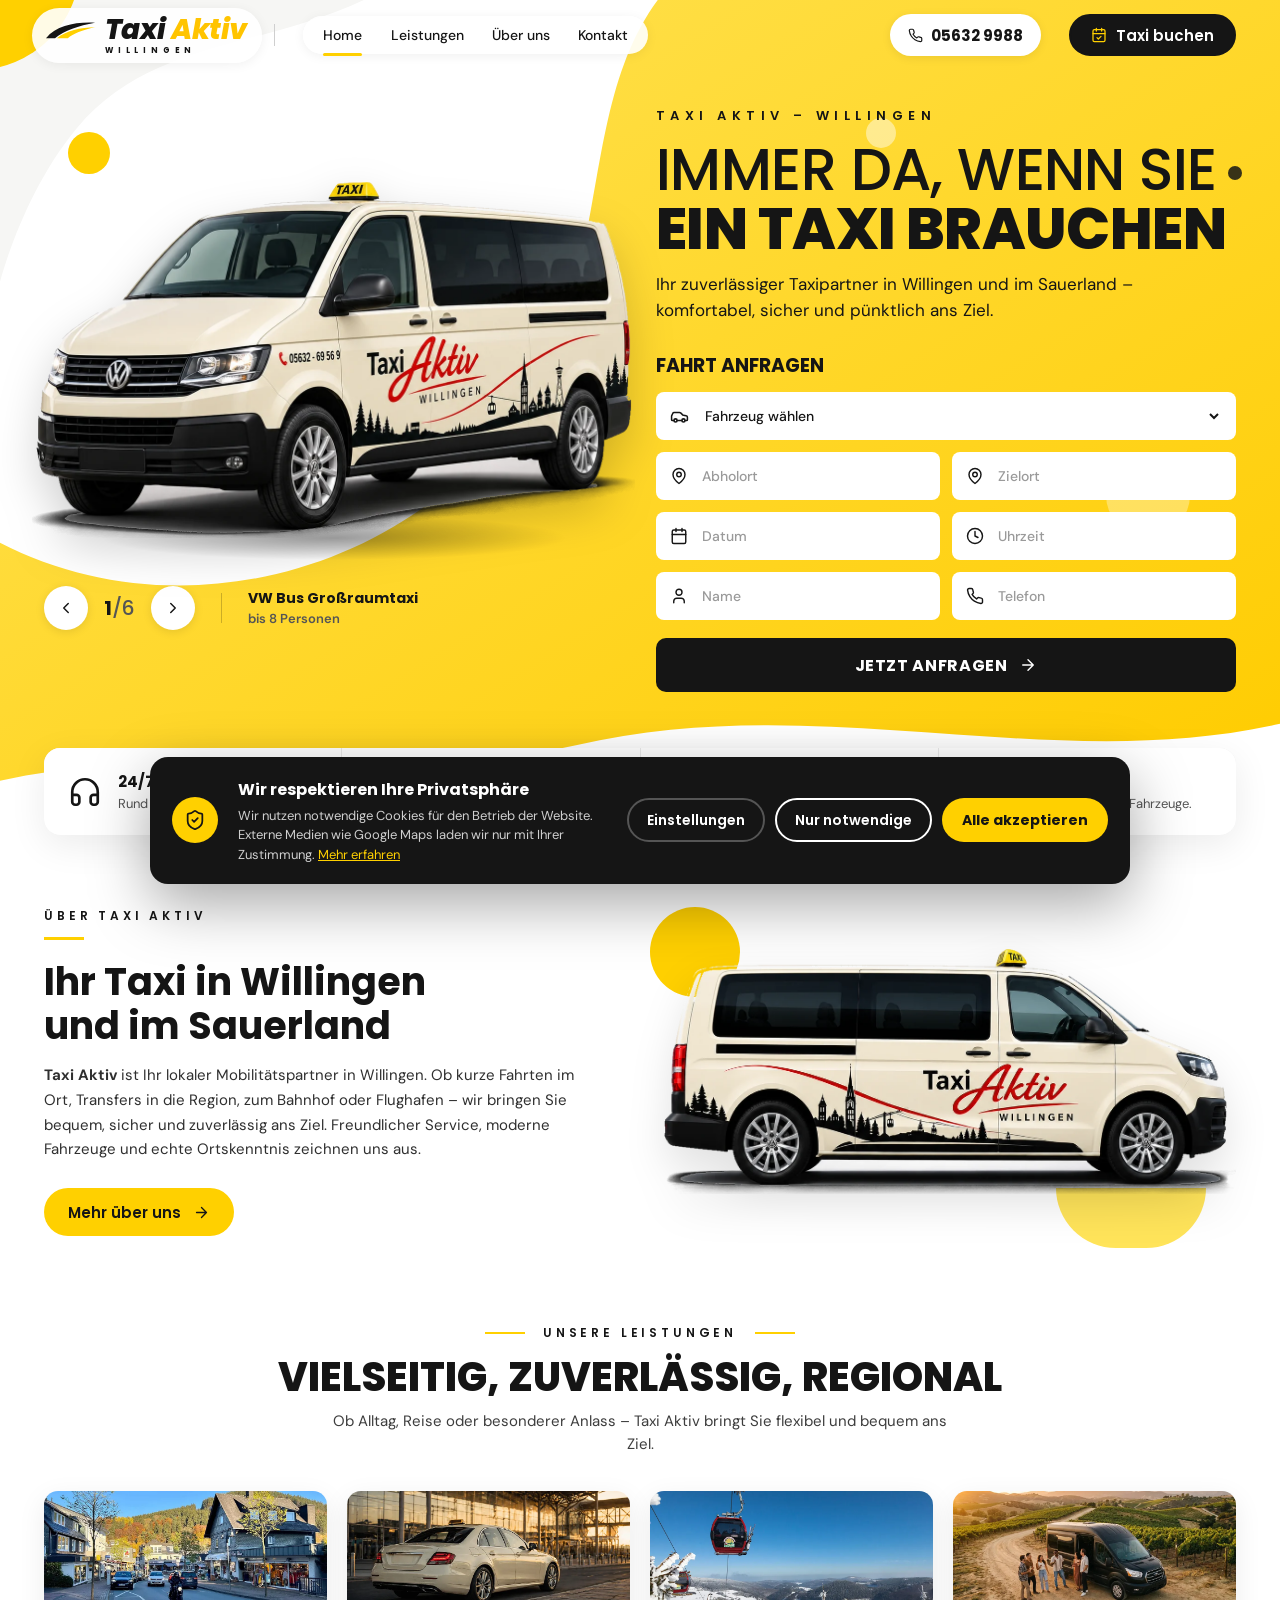
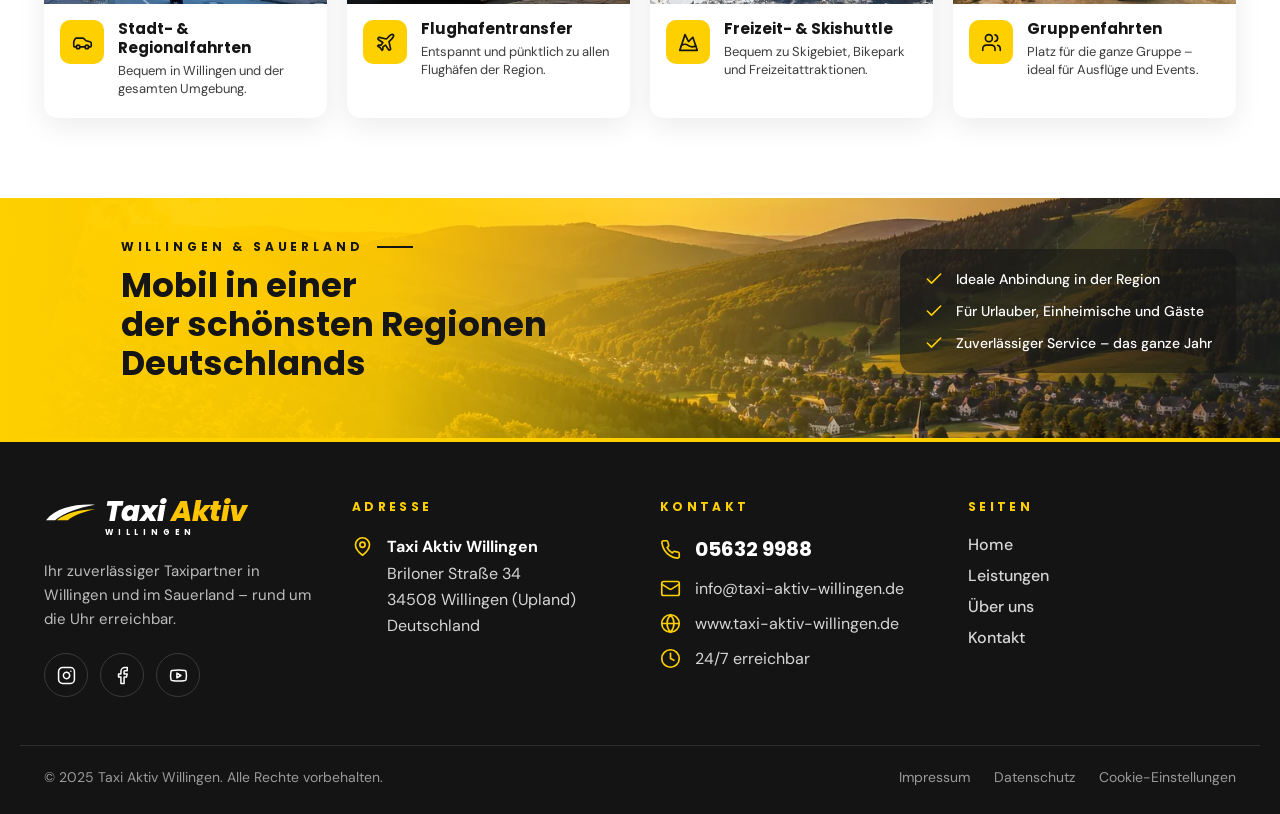
==== docs/index.html @ 7b76dba6 "Taxi Aktiv Willingen: Website 1:1 nach Claude-Design - Startseite, Leistungen, Über uns, Kontakt, Im" ====
<!DOCTYPE html>
<html lang="de">
<head>
<meta charset="utf-8">
<meta name="viewport" content="width=device-width, initial-scale=1">
<meta http-equiv="Content-Security-Policy" content="default-src 'self'; script-src 'self'; style-src 'self' 'unsafe-inline'; img-src 'self' data:; font-src 'self'; connect-src 'self'; frame-src https://www.google.com https://maps.google.com; form-action 'self'; base-uri 'self'; object-src 'none'">
<meta name="referrer" content="strict-origin-when-cross-origin">
<title>Taxi Aktiv Willingen – Ihr Taxi in Willingen und im Sauerland</title>
<meta name="description" content="Taxi Aktiv Willingen: Ihr zuverlässiger Taxipartner in Willingen und im Sauerland – Flughafentransfer, Krankenfahrten, Gruppenfahrten und Skishuttle. 24/7 erreichbar: 05632 9988.">
<meta name="robots" content="noindex, nofollow">
<meta name="theme-color" content="#FFD000">
<meta property="og:type" content="website">
<meta property="og:locale" content="de_DE">
<meta property="og:site_name" content="Taxi Aktiv Willingen">
<meta property="og:title" content="Taxi Aktiv Willingen – Ihr Taxi in Willingen und im Sauerland">
<meta property="og:description" content="Taxi Aktiv Willingen: Ihr zuverlässiger Taxipartner in Willingen und im Sauerland – Flughafentransfer, Krankenfahrten, Gruppenfahrten und Skishuttle. 24/7 erreichbar: 05632 9988.">
<link rel="icon" href="assets/favicon.svg" type="image/svg+xml">
<link rel="preload" href="assets/fonts/poppins-800.woff2" as="font" type="font/woff2" crossorigin>
<link rel="preload" href="assets/fonts/dmsans-var.woff2" as="font" type="font/woff2" crossorigin>
<link rel="preload" href="assets/img/car-vwbus.webp" as="image" fetchpriority="high">
<link rel="stylesheet" href="assets/site.css?v=70ecba0782">
<script src="assets/site.js?v=4f6f7065a1" defer></script>
<script type="application/ld+json">{"@context":"https://schema.org","@type":"TaxiService","name":"Taxi Aktiv Willingen","telephone":"+49 5632 9988","email":"info@taxi-aktiv-willingen.de","address":{"@type":"PostalAddress","streetAddress":"Briloner Straße 34","postalCode":"34508","addressLocality":"Willingen (Upland)","addressRegion":"Hessen","addressCountry":"DE"},"areaServed":["Willingen (Upland)","Sauerland"],"openingHoursSpecification":{"@type":"OpeningHoursSpecification","dayOfWeek":["Monday","Tuesday","Wednesday","Thursday","Friday","Saturday","Sunday"],"opens":"00:00","closes":"23:59"}}</script>
</head>
<body data-page="home">
<a class="ta-skip" href="#inhalt">Zum Inhalt springen</a>
<div class="ta-root" data-motion="on" style="background:#fff;overflow-x:clip;position:relative;min-height:100vh">

<!-- HEADER (mobil) -->
<div class="only-m" style="position:sticky;top:0;z-index:30;background:#fff;box-shadow:0 1px 0 #eee">
<div style="display:flex;align-items:center;justify-content:space-between;padding:12px 18px;gap:12px">
<a href="index.html" aria-label="Taxi Aktiv Willingen – Startseite" style="cursor:pointer;display:flex;flex-direction:column;gap:3px;flex:none;color:inherit;text-decoration:none"><div style="display:flex;align-items:center;gap:6px"><svg width="42" height="16" viewBox="0 0 58 22" aria-hidden="true"><path d="M2 20C14 6 34 2 56 3 38 6 22 12 12 20Z" fill="#151515"></path><path d="M14 20C24 12 40 8 56 8 42 11 32 15 26 20Z" fill="#FFD000"></path></svg><span style="font:italic 800 22px/1 Poppins,sans-serif;letter-spacing:-.02em;white-space:nowrap;color:#151515">Taxi <span style="color:#FFC400">Aktiv</span></span></div><div style="font:700 8px/1 Poppins,sans-serif;letter-spacing:.6em;padding-left:48px;color:#151515">WILLINGEN</div></a>
<div style="display:flex;gap:8px">
<a href="tel:+4956329988" aria-label="Anrufen: 05632 9988" style="width:44px;height:44px;border-radius:50%;background:#FFD000;color:#151515;display:grid;place-items:center;font-size:19px;animation:taPulse 2.2s infinite"><svg width="1em" height="1em" viewBox="0 0 24 24" fill="none" stroke="currentColor" stroke-width="1.9" stroke-linecap="round" stroke-linejoin="round" style="display:block" aria-hidden="true" focusable="false"><path d="M22 16.92v3a2 2 0 0 1-2.18 2 19.79 19.79 0 0 1-8.63-3.07 19.5 19.5 0 0 1-6-6 19.79 19.79 0 0 1-3.07-8.67A2 2 0 0 1 4.11 2h3a2 2 0 0 1 2 1.72c.13.96.36 1.9.7 2.81a2 2 0 0 1-.45 2.11L8.09 9.91a16 16 0 0 0 6 6l1.27-1.27a2 2 0 0 1 2.11-.45c.91.34 1.85.57 2.81.7A2 2 0 0 1 22 16.92z"></path></svg></a>
<button type="button" data-menu-toggle aria-expanded="false" aria-controls="ta-mmenu" aria-label="Menü öffnen" style="width:44px;height:44px;border-radius:50%;border:2px solid #151515;background:#fff;display:grid;place-items:center;font-size:20px;cursor:pointer;color:#151515"><span data-icon-menu><svg width="1em" height="1em" viewBox="0 0 24 24" fill="none" stroke="currentColor" stroke-width="1.9" stroke-linecap="round" stroke-linejoin="round" style="display:block" aria-hidden="true" focusable="false"><path d="M4 6h16M4 12h16M4 18h16"></path></svg></span><span data-icon-close hidden><svg width="1em" height="1em" viewBox="0 0 24 24" fill="none" stroke="currentColor" stroke-width="1.9" stroke-linecap="round" stroke-linejoin="round" style="display:block" aria-hidden="true" focusable="false"><path d="M18 6 6 18M6 6l12 12"></path></svg></span></button>
</div>
</div>
<nav id="ta-mmenu" aria-label="Hauptnavigation (mobil)" hidden style="display:flex;flex-direction:column;gap:4px;padding:8px 18px 20px;border-top:1px solid #eee">
<a href="index.html" aria-current="page" style="display:flex;justify-content:space-between;align-items:center;padding:14px 4px;border-bottom:1px solid #f0f0f0;font:600 17px Poppins,sans-serif;cursor:pointer;color:inherit;text-decoration:none">Home<span style="width:10px;height:10px;border-radius:50%;background:#FFD000"></span></a>
<a href="leistungen.html" style="display:flex;justify-content:space-between;align-items:center;padding:14px 4px;border-bottom:1px solid #f0f0f0;font:600 17px Poppins,sans-serif;cursor:pointer;color:inherit;text-decoration:none">Leistungen</a>
<a href="ueber-uns.html" style="display:flex;justify-content:space-between;align-items:center;padding:14px 4px;border-bottom:1px solid #f0f0f0;font:600 17px Poppins,sans-serif;cursor:pointer;color:inherit;text-decoration:none">Über uns</a>
<a href="kontakt.html" style="display:flex;justify-content:space-between;align-items:center;padding:14px 4px;border-bottom:1px solid #f0f0f0;font:600 17px Poppins,sans-serif;cursor:pointer;color:inherit;text-decoration:none">Kontakt</a>
<a href="kontakt.html" style="margin-top:12px;display:flex;align-items:center;justify-content:center;gap:10px;height:52px;border:0;border-radius:999px;background:#151515;color:#fff;font:600 16px Poppins,sans-serif;cursor:pointer;text-decoration:none"><span style="font-size:18px"><svg width="1em" height="1em" viewBox="0 0 24 24" fill="none" stroke="currentColor" stroke-width="1.9" stroke-linecap="round" stroke-linejoin="round" style="display:block" aria-hidden="true" focusable="false"><rect x="3" y="4" width="18" height="18" rx="2"></rect><path d="M16 2v4M8 2v4M3 10h18M9 16l2 2 4-4"></path></svg></span>Taxi buchen</a>
</nav>
</div>

<!-- HEADER (Desktop) -->
<div class="ta-bar only-d" data-bar>
<header style="max-width:1240px;margin:0 auto;padding:14px 24px;display:flex;align-items:center;gap:clamp(14px,2.2cqw,28px)">
<div class="ta-pill"><a href="index.html" aria-label="Taxi Aktiv Willingen – Startseite" style="cursor:pointer;display:flex;flex-direction:column;gap:3px;flex:none;color:inherit;text-decoration:none"><div style="display:flex;align-items:center;gap:8px"><svg width="53" height="20" viewBox="0 0 58 22" aria-hidden="true"><path d="M2 20C14 6 34 2 56 3 38 6 22 12 12 20Z" fill="#151515"></path><path d="M14 20C24 12 40 8 56 8 42 11 32 15 26 20Z" fill="#FFD000"></path></svg><span style="font:italic 800 28px/1 Poppins,sans-serif;letter-spacing:-.02em;white-space:nowrap;color:#151515">Taxi <span style="color:#FFC400">Aktiv</span></span></div><div style="font:700 8px/1 Poppins,sans-serif;letter-spacing:.6em;padding-left:61px;color:#151515">WILLINGEN</div></a></div>
<div style="width:1px;height:22px;background:#cfcfcf"></div>
<div style="flex:1;display:flex"><nav class="ta-nav" data-navbar aria-label="Hauptnavigation">
<a class="hv1" href="index.html" aria-current="page" data-nav-item="home" style="position:relative;cursor:pointer;font:500 14px 'DM Sans',sans-serif;padding:6px 0;white-space:nowrap;color:inherit;text-decoration:none">Home</a>
<a class="hv1" href="leistungen.html" data-nav-item="leistungen" style="position:relative;cursor:pointer;font:500 14px 'DM Sans',sans-serif;padding:6px 0;white-space:nowrap;color:inherit;text-decoration:none">Leistungen</a>
<a class="hv1" href="ueber-uns.html" data-nav-item="ueber" style="position:relative;cursor:pointer;font:500 14px 'DM Sans',sans-serif;padding:6px 0;white-space:nowrap;color:inherit;text-decoration:none">Über uns</a>
<a class="hv1" href="kontakt.html" data-nav-item="kontakt" style="position:relative;cursor:pointer;font:500 14px 'DM Sans',sans-serif;padding:6px 0;white-space:nowrap;color:inherit;text-decoration:none">Kontakt</a>
<span class="ta-nav-ind" data-nav-ind></span>
</nav></div>
<a class="only-wide" href="tel:+4956329988" style="display:flex;align-items:center;gap:8px;height:42px;padding:0 18px;border-radius:999px;background:#fff;color:#151515;text-decoration:none;font:700 15px Poppins,sans-serif;box-shadow:0 2px 10px rgba(0,0,0,.08);white-space:nowrap;flex:none"><span style="font-size:15px"><svg width="1em" height="1em" viewBox="0 0 24 24" fill="none" stroke="currentColor" stroke-width="1.9" stroke-linecap="round" stroke-linejoin="round" style="display:block" aria-hidden="true" focusable="false"><path d="M22 16.92v3a2 2 0 0 1-2.18 2 19.79 19.79 0 0 1-8.63-3.07 19.5 19.5 0 0 1-6-6 19.79 19.79 0 0 1-3.07-8.67A2 2 0 0 1 4.11 2h3a2 2 0 0 1 2 1.72c.13.96.36 1.9.7 2.81a2 2 0 0 1-.45 2.11L8.09 9.91a16 16 0 0 0 6 6l1.27-1.27a2 2 0 0 1 2.11-.45c.91.34 1.85.57 2.81.7A2 2 0 0 1 22 16.92z"></path></svg></span>05632 9988</a>
<a class="hv2" href="kontakt.html" style="display:flex;align-items:center;gap:9px;height:42px;padding:0 20px;border:2px solid #151515;border-radius:999px;background:#151515;color:#fff;font:600 15px Poppins,sans-serif;cursor:pointer;white-space:nowrap;flex:none;animation:taBeat 1.8s ease-in-out infinite, taRing 1.8s ease-out infinite;text-decoration:none"><span style="font-size:16px;color:#FFD000"><svg width="1em" height="1em" viewBox="0 0 24 24" fill="none" stroke="currentColor" stroke-width="1.9" stroke-linecap="round" stroke-linejoin="round" style="display:block" aria-hidden="true" focusable="false"><rect x="3" y="4" width="18" height="18" rx="2"></rect><path d="M16 2v4M8 2v4M3 10h18M9 16l2 2 4-4"></path></svg></span>Taxi buchen</a>
</header>
</div>

<main id="inhalt">
<!-- HERO -->
<section class="ta-hero" style="position:relative;margin-top:-80px;padding-top:80px">

<div class="only-d" aria-hidden="true" style="position:absolute;inset:0">
<svg viewBox="0 0 1000 520" preserveAspectRatio="none" style="position:absolute;inset:0;width:100%;height:100%;display:block"><defs><linearGradient id="hg" x1="0" y1="0" x2="1" y2="1"><stop offset="0" stop-color="#FFE45A"></stop><stop offset="1" stop-color="#FFCC00"></stop></linearGradient></defs><path d="M520 0H1000V478C820 512 640 455 450 492 300 520 150 488 0 515V360C140 420 320 380 410 270 480 180 450 70 520 0Z" fill="url(#hg)"></path><path d="M0 0H300C210 40 120 30 60 90 30 120 10 160 0 190Z" fill="#f6f6f4"></path></svg>
<div style="position:absolute;left:-130px;top:-130px;width:210px;height:210px;border-radius:50%;background:#FFD000;animation:taFloatS 9s ease-in-out infinite"></div>
<div style="position:absolute;left:68px;top:142px;width:42px;height:42px;border-radius:50%;background:#FFD000;animation:taFloatB 7s ease-in-out infinite"></div>
<div style="position:absolute;left:44%;top:56%;width:22px;height:22px;border-radius:50%;background:#FFD000;animation:taFloatC 5s ease-in-out infinite"></div>
<div style="position:absolute;right:7%;top:58%;width:84px;height:84px;border-radius:50%;background:rgba(255,255,255,.32);animation:taFloatA 9s ease-in-out -3s infinite"></div>
<div style="position:absolute;right:30%;top:16%;width:30px;height:30px;border-radius:50%;background:rgba(255,255,255,.45);animation:taFloatB 8s ease-in-out -2s infinite"></div>
<div style="position:absolute;right:3%;top:22%;width:14px;height:14px;border-radius:50%;background:#151515;opacity:.85;animation:taFloatC 6s ease-in-out -1s infinite"></div>
</div>
<div class="only-m" aria-hidden="true" style="position:absolute;inset:0;background:linear-gradient(160deg,#FFE45A,#FFCC00);border-radius:0 0 40px 40px;overflow:hidden"><div style="position:absolute;right:-40px;top:-40px;width:150px;height:150px;border-radius:50%;background:rgba(255,255,255,.3);animation:taFloatA 10s ease-in-out infinite"></div><div style="position:absolute;left:8%;top:48%;width:28px;height:28px;border-radius:50%;background:rgba(255,255,255,.5);animation:taFloatB 7s ease-in-out infinite"></div><div style="position:absolute;right:12%;bottom:14%;width:16px;height:16px;border-radius:50%;background:#151515;animation:taFloatC 5s ease-in-out infinite"></div></div>

<div style="position:relative;z-index:2;max-width:1240px;margin:0 auto;padding:36px 24px 96px;display:grid;grid-template-columns:repeat(auto-fit,minmax(min(100%,440px),1fr));gap:32px;align-items:center">
<div style="display:flex;flex-direction:column;gap:18px">
<div data-car-stage data-fleet="[{&quot;src&quot;:&quot;assets/img/car-vwbus.webp&quot;,&quot;name&quot;:&quot;VW Bus Großraumtaxi&quot;,&quot;seats&quot;:&quot;bis 8 Personen&quot;},{&quot;src&quot;:&quot;assets/img/car-eklasse.webp&quot;,&quot;name&quot;:&quot;Mercedes E-Klasse&quot;,&quot;seats&quot;:&quot;bis 4 Personen&quot;},{&quot;src&quot;:&quot;assets/img/car-vklasse.webp&quot;,&quot;name&quot;:&quot;Mercedes V-Klasse&quot;,&quot;seats&quot;:&quot;bis 7 Personen&quot;},{&quot;src&quot;:&quot;assets/img/car-q5.webp&quot;,&quot;name&quot;:&quot;Audi Q5&quot;,&quot;seats&quot;:&quot;bis 4 Personen&quot;},{&quot;src&quot;:&quot;assets/img/car-passat.webp&quot;,&quot;name&quot;:&quot;VW Passat Variant&quot;,&quot;seats&quot;:&quot;bis 4 Personen&quot;},{&quot;src&quot;:&quot;assets/img/car-sprinter.webp&quot;,&quot;name&quot;:&quot;Mercedes Sprinter&quot;,&quot;seats&quot;:&quot;bis 8 Personen&quot;}]" style="position:relative;width:100%;aspect-ratio:16/11"><div style="position:absolute;inset:0"><div style="position:absolute;left:10%;right:10%;bottom:2%;height:11%;border-radius:50%;background:radial-gradient(closest-side,rgba(0,0,0,.32),transparent);animation:taShadowIn 1.5s cubic-bezier(.22,.8,.25,1) both"></div><div style="position:absolute;inset:-4% -2% 0;transform-origin:30% 85%;animation:taArrive 1.5s cubic-bezier(.22,.8,.25,1) both"><div style="width:100%;height:100%;animation:taRumble .12s linear 0s 9"><img src="assets/img/car-vwbus.webp" alt="VW Bus Großraumtaxi" fetchpriority="high" style="width:100%;height:100%;object-fit:contain;display:block;filter:drop-shadow(0 18px 22px rgba(0,0,0,.18))"></div></div><div aria-hidden="true" style="position:absolute;right:-6%;top:30%;width:32%;display:flex;flex-direction:column;gap:14px;pointer-events:none"><span style="display:block;height:4px;width:70%;border-radius:4px;background:#151515;transform-origin:left;animation:taSpeedR .9s .15s ease-out both"></span><span style="display:block;height:4px;width:100%;border-radius:4px;background:#FFD000;transform-origin:left;animation:taSpeedR .9s .25s ease-out both"></span><span style="display:block;height:4px;width:55%;border-radius:4px;background:#151515;transform-origin:left;animation:taSpeedR .9s .35s ease-out both"></span></div></div></div>
<div style="display:flex;align-items:center;gap:16px;flex-wrap:wrap">
<button type="button" data-slide="-1" aria-label="Vorheriges Fahrzeug" style="width:44px;height:44px;border-radius:50%;border:0;background:#fff;box-shadow:0 2px 10px rgba(0,0,0,.1);display:grid;place-items:center;font-size:18px;cursor:pointer;color:#151515"><svg width="1em" height="1em" viewBox="0 0 24 24" fill="none" stroke="currentColor" stroke-width="1.9" stroke-linecap="round" stroke-linejoin="round" style="display:block" aria-hidden="true" focusable="false"><path d="m15 18-6-6 6-6"></path></svg></button>
<div style="font:700 20px Poppins,sans-serif" aria-live="polite"><span data-slide-num>1</span><span style="font-weight:500;color:#555">/6</span></div>
<button type="button" data-slide="1" aria-label="Nächstes Fahrzeug" style="width:44px;height:44px;border-radius:50%;border:0;background:#fff;box-shadow:0 2px 10px rgba(0,0,0,.1);display:grid;place-items:center;font-size:18px;cursor:pointer;color:#151515"><svg width="1em" height="1em" viewBox="0 0 24 24" fill="none" stroke="currentColor" stroke-width="1.9" stroke-linecap="round" stroke-linejoin="round" style="display:block" aria-hidden="true" focusable="false"><path d="m9 18 6-6-6-6"></path></svg></button>
<div style="width:1px;height:30px;background:rgba(0,0,0,.2);margin:0 10px"></div>
<div style="display:flex;flex-direction:column;gap:2px;font:600 13px/1.25 'DM Sans',sans-serif"><span data-car-name style="font:700 14px Poppins,sans-serif">VW Bus Großraumtaxi</span><span data-car-seats style="color:#555">bis 8 Personen</span></div>
</div>
</div>
<div style="display:flex;flex-direction:column;gap:14px;animation:taFadeUp .9s .35s both">
<div style="font:600 13px Poppins,sans-serif;letter-spacing:.42em">TAXI AKTIV – WILLINGEN</div>
<h1 style="margin:0;font:800 clamp(34px,4.8cqw,58px)/1.02 Poppins,sans-serif;letter-spacing:-.01em;text-wrap:balance"><span style="font-weight:500">IMMER DA, WENN SIE</span><br>EIN TAXI BRAUCHEN</h1>
<p style="margin:0;font:400 17px/1.5 'DM Sans',sans-serif;max-width:520px;text-wrap:pretty">Ihr zuverlässiger Taxipartner in Willingen und im Sauerland – komfortabel, sicher und pünktlich ans Ziel.</p>
<form data-form="home" method="post" action="#" aria-label="Fahrt anfragen" style="margin-top:14px;display:grid;grid-template-columns:repeat(auto-fit,minmax(min(100%,200px),1fr));gap:12px">
<div style="grid-column:1/-1;font:700 19px Poppins,sans-serif">FAHRT ANFRAGEN</div>
<label class="ta-field" style="grid-column:1/-1;display:flex;align-items:center;gap:12px;height:48px;padding:0 14px;background:#fff;border-radius:8px"><span style="font-size:19px"><svg width="1em" height="1em" viewBox="0 0 24 24" fill="none" stroke="currentColor" stroke-width="1.9" stroke-linecap="round" stroke-linejoin="round" style="display:block" aria-hidden="true" focusable="false"><path d="M19 17h2c.6 0 1-.4 1-1v-3c0-.9-.7-1.7-1.5-1.9C18.7 10.6 16 10 16 10s-1.3-1.4-2.2-2.3c-.5-.4-1.1-.7-1.8-.7H5c-.6 0-1.1.4-1.4.9l-1.4 2.9A3.7 3.7 0 0 0 2 12v4c0 .6.4 1 1 1h2"></path><circle cx="7" cy="17" r="2"></circle><path d="M9 17h6"></path><circle cx="17" cy="17" r="2"></circle></svg></span><select name="fahrzeug" aria-label="Fahrzeug wählen" style="flex:1;border:0;outline:0;background:transparent;font:500 14px 'DM Sans',sans-serif;color:#151515;height:100%;cursor:pointer"><option value="">Fahrzeug wählen</option><option>Taxi – bis 4 Personen</option><option>Großraumtaxi – bis 8 Personen</option><option>Kleinbus – bis 16 Personen</option></select></label>
<label class="ta-field" style="display:flex;align-items:center;gap:12px;height:48px;padding:0 14px;background:#fff;border-radius:8px"><span style="font-size:18px"><svg width="1em" height="1em" viewBox="0 0 24 24" fill="none" stroke="currentColor" stroke-width="1.9" stroke-linecap="round" stroke-linejoin="round" style="display:block" aria-hidden="true" focusable="false"><path d="M20 10c0 6-8 12-8 12s-8-6-8-12a8 8 0 0 1 16 0Z"></path><circle cx="12" cy="10" r="3"></circle></svg></span><input name="abholort" placeholder="Abholort" aria-label="Abholort" required maxlength="160" autocomplete="street-address" style="flex:1;min-width:0;border:0;outline:0;font:500 14px 'DM Sans',sans-serif"></label>
<label class="ta-field" style="display:flex;align-items:center;gap:12px;height:48px;padding:0 14px;background:#fff;border-radius:8px"><span style="font-size:18px"><svg width="1em" height="1em" viewBox="0 0 24 24" fill="none" stroke="currentColor" stroke-width="1.9" stroke-linecap="round" stroke-linejoin="round" style="display:block" aria-hidden="true" focusable="false"><path d="M20 10c0 6-8 12-8 12s-8-6-8-12a8 8 0 0 1 16 0Z"></path><circle cx="12" cy="10" r="3"></circle></svg></span><input name="zielort" placeholder="Zielort" aria-label="Zielort" required maxlength="160" style="flex:1;min-width:0;border:0;outline:0;font:500 14px 'DM Sans',sans-serif"></label>
<label class="ta-field" style="display:flex;align-items:center;gap:12px;height:48px;padding:0 14px;background:#fff;border-radius:8px"><span style="font-size:18px"><svg width="1em" height="1em" viewBox="0 0 24 24" fill="none" stroke="currentColor" stroke-width="1.9" stroke-linecap="round" stroke-linejoin="round" style="display:block" aria-hidden="true" focusable="false"><rect x="3" y="4" width="18" height="18" rx="2"></rect><path d="M16 2v4M8 2v4M3 10h18"></path></svg></span><input name="datum" placeholder="Datum" aria-label="Datum" data-type="date" maxlength="20" style="flex:1;min-width:0;border:0;outline:0;font:500 14px 'DM Sans',sans-serif"></label>
<label class="ta-field" style="display:flex;align-items:center;gap:12px;height:48px;padding:0 14px;background:#fff;border-radius:8px"><span style="font-size:18px"><svg width="1em" height="1em" viewBox="0 0 24 24" fill="none" stroke="currentColor" stroke-width="1.9" stroke-linecap="round" stroke-linejoin="round" style="display:block" aria-hidden="true" focusable="false"><circle cx="12" cy="12" r="10"></circle><path d="M12 6v6l4 2"></path></svg></span><input name="uhrzeit" placeholder="Uhrzeit" aria-label="Uhrzeit" data-type="time" maxlength="10" style="flex:1;min-width:0;border:0;outline:0;font:500 14px 'DM Sans',sans-serif"></label>
<label class="ta-field" style="display:flex;align-items:center;gap:12px;height:48px;padding:0 14px;background:#fff;border-radius:8px"><span style="font-size:18px"><svg width="1em" height="1em" viewBox="0 0 24 24" fill="none" stroke="currentColor" stroke-width="1.9" stroke-linecap="round" stroke-linejoin="round" style="display:block" aria-hidden="true" focusable="false"><path d="M19 21v-2a4 4 0 0 0-4-4H9a4 4 0 0 0-4 4v2"></path><circle cx="12" cy="7" r="4"></circle></svg></span><input name="name" placeholder="Name" aria-label="Name" required maxlength="100" autocomplete="name" style="flex:1;min-width:0;border:0;outline:0;font:500 14px 'DM Sans',sans-serif"></label>
<label class="ta-field" style="display:flex;align-items:center;gap:12px;height:48px;padding:0 14px;background:#fff;border-radius:8px"><span style="font-size:18px"><svg width="1em" height="1em" viewBox="0 0 24 24" fill="none" stroke="currentColor" stroke-width="1.9" stroke-linecap="round" stroke-linejoin="round" style="display:block" aria-hidden="true" focusable="false"><path d="M22 16.92v3a2 2 0 0 1-2.18 2 19.79 19.79 0 0 1-8.63-3.07 19.5 19.5 0 0 1-6-6 19.79 19.79 0 0 1-3.07-8.67A2 2 0 0 1 4.11 2h3a2 2 0 0 1 2 1.72c.13.96.36 1.9.7 2.81a2 2 0 0 1-.45 2.11L8.09 9.91a16 16 0 0 0 6 6l1.27-1.27a2 2 0 0 1 2.11-.45c.91.34 1.85.57 2.81.7A2 2 0 0 1 22 16.92z"></path></svg></span><input name="telefon" type="tel" placeholder="Telefon" aria-label="Telefon" required maxlength="40" autocomplete="tel" style="flex:1;min-width:0;border:0;outline:0;font:500 14px 'DM Sans',sans-serif"></label>
<button class="hv2" type="submit" style="grid-column:1/-1;margin-top:6px;height:54px;border:0;border-radius:10px;background:#151515;color:#fff;font:700 16px Poppins,sans-serif;letter-spacing:.04em;display:flex;align-items:center;justify-content:center;gap:12px;cursor:pointer">JETZT ANFRAGEN <span style="font-size:18px"><svg width="1em" height="1em" viewBox="0 0 24 24" fill="none" stroke="currentColor" stroke-width="1.9" stroke-linecap="round" stroke-linejoin="round" style="display:block" aria-hidden="true" focusable="false"><path d="M5 12h14M12 5l7 7-7 7"></path></svg></span></button>
</form>
<div data-sent="home" hidden role="status" style="margin-top:14px;background:#fff;border-radius:14px;padding:24px;display:flex;gap:16px;align-items:flex-start;box-shadow:0 8px 28px rgba(0,0,0,.08)">
<div style="width:48px;height:48px;flex:none;border-radius:50%;background:#151515;color:#FFD000;display:grid;place-items:center;font-size:22px"><svg width="1em" height="1em" viewBox="0 0 24 24" fill="none" stroke="currentColor" stroke-width="1.9" stroke-linecap="round" stroke-linejoin="round" style="display:block" aria-hidden="true" focusable="false"><path d="M20 6 9 17l-5-5"></path></svg></div>
<div><div style="font:700 19px Poppins,sans-serif">Anfrage gesendet</div><p style="margin:6px 0 12px;font:15px/1.5 'DM Sans',sans-serif;color:#3d3d3d">Vielen Dank! Wir melden uns in wenigen Minuten telefonisch bei Ihnen.</p><button type="button" data-reset="home" style="border:0;background:none;padding:0;font:600 14px 'DM Sans',sans-serif;text-decoration:underline;cursor:pointer;color:#151515">Neue Anfrage</button></div>
</div>
</div>
</div>
</section>

<!-- FEATURE STRIP -->
<div style="position:relative;z-index:3;max-width:1240px;margin:-40px auto 0;padding:0 24px">
<div style="display:grid;grid-template-columns:repeat(auto-fit,minmax(min(100%,230px),1fr));gap:1px;background:#e9e9e9;border-radius:16px;overflow:hidden;box-shadow:0 10px 36px rgba(0,0,0,.08)">
<div style="background:#fff;display:flex;align-items:center;gap:16px;padding:22px 24px"><span style="font-size:34px;flex:none"><svg width="1em" height="1em" viewBox="0 0 24 24" fill="none" stroke="currentColor" stroke-width="1.9" stroke-linecap="round" stroke-linejoin="round" style="display:block" aria-hidden="true" focusable="false"><path d="M3 14h3a2 2 0 0 1 2 2v3a2 2 0 0 1-2 2H5a2 2 0 0 1-2-2v-7a9 9 0 0 1 18 0v7a2 2 0 0 1-2 2h-1a2 2 0 0 1-2-2v-3a2 2 0 0 1 2-2h3"></path></svg></span><div><div style="font:700 15px Poppins,sans-serif">24/7 erreichbar</div><div style="font:13px/1.35 'DM Sans',sans-serif;color:#555;margin-top:2px">Rund um die Uhr für Sie da.</div></div></div>
<div style="background:#fff;display:flex;align-items:center;gap:16px;padding:22px 24px"><span style="font-size:34px;flex:none"><svg width="1em" height="1em" viewBox="0 0 24 24" fill="none" stroke="currentColor" stroke-width="1.9" stroke-linecap="round" stroke-linejoin="round" style="display:block" aria-hidden="true" focusable="false"><rect x="3" y="4" width="18" height="18" rx="2"></rect><path d="M16 2v4M8 2v4M3 10h18M9 16l2 2 4-4"></path></svg></span><div><div style="font:700 15px Poppins,sans-serif">Einfache Buchung</div><div style="font:13px/1.35 'DM Sans',sans-serif;color:#555;margin-top:2px">Schnell und unkompliziert.</div></div></div>
<div style="background:#fff;display:flex;align-items:center;gap:16px;padding:22px 24px"><span style="font-size:34px;flex:none"><svg width="1em" height="1em" viewBox="0 0 24 24" fill="none" stroke="currentColor" stroke-width="1.9" stroke-linecap="round" stroke-linejoin="round" style="display:block" aria-hidden="true" focusable="false"><path d="M10 2h4M12 14l3-3"></path><circle cx="12" cy="14" r="8"></circle></svg></span><div><div style="font:700 15px Poppins,sans-serif">Pünktlich</div><div style="font:13px/1.35 'DM Sans',sans-serif;color:#555;margin-top:2px">Zuverlässig zu Ihrem Termin.</div></div></div>
<div style="background:#fff;display:flex;align-items:center;gap:16px;padding:22px 24px"><span style="font-size:34px;flex:none"><svg width="1em" height="1em" viewBox="0 0 24 24" fill="none" stroke="currentColor" stroke-width="1.9" stroke-linecap="round" stroke-linejoin="round" style="display:block" aria-hidden="true" focusable="false"><path d="M19 17h2c.6 0 1-.4 1-1v-3c0-.9-.7-1.7-1.5-1.9C18.7 10.6 16 10 16 10s-1.3-1.4-2.2-2.3c-.5-.4-1.1-.7-1.8-.7H5c-.6 0-1.1.4-1.4.9l-1.4 2.9A3.7 3.7 0 0 0 2 12v4c0 .6.4 1 1 1h2"></path><circle cx="7" cy="17" r="2"></circle><path d="M9 17h6"></path><circle cx="17" cy="17" r="2"></circle></svg></span><div><div style="font:700 15px Poppins,sans-serif">Komfortabel</div><div style="font:13px/1.35 'DM Sans',sans-serif;color:#555;margin-top:2px">Moderne, gepflegte Fahrzeuge.</div></div></div>
</div>
</div>

<section data-reveal style="max-width:1240px;margin:0 auto;padding:72px 24px 40px;display:grid;grid-template-columns:repeat(auto-fit,minmax(min(100%,420px),1fr));gap:48px;align-items:center">
<div>
<div style="font:600 12px Poppins,sans-serif;letter-spacing:.32em">ÜBER TAXI AKTIV</div>
<div style="width:40px;height:3px;background:#FFD000;margin:12px 0 20px"></div>
<h2 style="margin:0 0 16px;font:700 clamp(28px,3.2cqw,38px)/1.15 Poppins,sans-serif">Ihr Taxi in Willingen<br>und im Sauerland</h2>
<p style="margin:0 0 26px;font:15px/1.65 'DM Sans',sans-serif;color:#2f2f2f;max-width:540px;text-wrap:pretty"><strong>Taxi Aktiv</strong> ist Ihr lokaler Mobilitätspartner in Willingen. Ob kurze Fahrten im Ort, Transfers in die Region, zum Bahnhof oder Flughafen – wir bringen Sie bequem, sicher und zuverlässig ans Ziel. Freundlicher Service, moderne Fahrzeuge und echte Ortskenntnis zeichnen uns aus.</p>
<a class="hv3" href="ueber-uns.html" style="display:inline-flex;align-items:center;gap:12px;height:48px;padding:0 24px;border:0;border-radius:999px;background:#FFD000;color:#151515;font:600 15px Poppins,sans-serif;cursor:pointer;text-decoration:none">Mehr über uns <span style="font-size:17px"><svg width="1em" height="1em" viewBox="0 0 24 24" fill="none" stroke="currentColor" stroke-width="1.9" stroke-linecap="round" stroke-linejoin="round" style="display:block" aria-hidden="true" focusable="false"><path d="M5 12h14M12 5l7 7-7 7"></path></svg></span></a>
</div>
<div style="position:relative">
<div style="position:absolute;left:-14px;top:-14px;width:90px;height:90px;border-radius:50%;background:#FFD000;animation:taFloatB 9s ease-in-out infinite"></div>
<div style="position:absolute;right:30px;bottom:-26px;width:150px;height:60px;border-radius:0 0 90px 90px;background:#FFE45A"></div>
<div style="position:relative;aspect-ratio:2/1.05;display:flex;align-items:center"><img src="assets/img/van-willingen.webp" alt="Taxi Aktiv Großraumtaxi mit Willingen-Beschriftung" loading="lazy" decoding="async" width="1235" height="529" style="position:relative;width:100%;height:auto;display:block;filter:drop-shadow(0 16px 20px rgba(0,0,0,.12))"></div>
</div>
</section>
<section data-reveal style="max-width:1240px;margin:0 auto;padding:48px 24px 80px">
<div style="display:flex;align-items:center;justify-content:center;gap:18px;font:600 12px Poppins,sans-serif;letter-spacing:.32em"><span style="width:40px;height:2px;background:#FFD000"></span>UNSERE LEISTUNGEN<span style="width:40px;height:2px;background:#FFD000"></span></div>
<h2 style="margin:12px 0 10px;text-align:center;font:800 clamp(26px,3.4cqw,40px)/1.15 Poppins,sans-serif;text-wrap:balance">VIELSEITIG, ZUVERLÄSSIG, REGIONAL</h2>
<p style="margin:0 auto 36px;text-align:center;font:15px/1.5 'DM Sans',sans-serif;color:#3d3d3d;max-width:640px">Ob Alltag, Reise oder besonderer Anlass – Taxi Aktiv bringt Sie flexibel und bequem ans Ziel.</p>
<div style="display:grid;grid-template-columns:repeat(auto-fit,minmax(min(100%,250px),1fr));gap:20px">
<a class="hv4" data-reveal href="leistungen.html" style="display:block;background:#fff;border-radius:14px;overflow:hidden;box-shadow:0 8px 28px rgba(0,0,0,.08);cursor:pointer;transition:transform .2s;color:inherit;text-decoration:none">
<div style="position:relative;aspect-ratio:2.5/1"><img src="assets/img/svc-stadt.webp" alt="Stadt- &amp; Regionalfahrten" loading="lazy" decoding="async" style="position:absolute;inset:0;width:100%;height:100%;object-fit:cover;display:block"></div>
<div style="display:flex;gap:14px;padding:16px 16px 20px">
<div style="width:44px;height:44px;flex:none;border-radius:10px;background:#FFD000;display:grid;place-items:center;font-size:21px"><svg width="1em" height="1em" viewBox="0 0 24 24" fill="none" stroke="currentColor" stroke-width="1.9" stroke-linecap="round" stroke-linejoin="round" style="display:block" aria-hidden="true" focusable="false"><path d="M19 17h2c.6 0 1-.4 1-1v-3c0-.9-.7-1.7-1.5-1.9C18.7 10.6 16 10 16 10s-1.3-1.4-2.2-2.3c-.5-.4-1.1-.7-1.8-.7H5c-.6 0-1.1.4-1.4.9l-1.4 2.9A3.7 3.7 0 0 0 2 12v4c0 .6.4 1 1 1h2"></path><circle cx="7" cy="17" r="2"></circle><path d="M9 17h6"></path><circle cx="17" cy="17" r="2"></circle></svg></div>
<div><h3 style="margin:0;font:700 15px/1.25 Poppins,sans-serif">Stadt- &amp; Regionalfahrten</h3><div style="font:13px/1.4 'DM Sans',sans-serif;color:#3d3d3d;margin-top:4px">Bequem in Willingen und der gesamten Umgebung.</div></div>
</div>
</a>
<a class="hv4" data-reveal href="leistungen.html" style="display:block;background:#fff;border-radius:14px;overflow:hidden;box-shadow:0 8px 28px rgba(0,0,0,.08);cursor:pointer;transition:transform .2s;color:inherit;text-decoration:none">
<div style="position:relative;aspect-ratio:2.5/1"><img src="assets/img/svc-flughafen.webp" alt="Flughafentransfer" loading="lazy" decoding="async" style="position:absolute;inset:0;width:100%;height:100%;object-fit:cover;display:block"></div>
<div style="display:flex;gap:14px;padding:16px 16px 20px">
<div style="width:44px;height:44px;flex:none;border-radius:10px;background:#FFD000;display:grid;place-items:center;font-size:21px"><svg width="1em" height="1em" viewBox="0 0 24 24" fill="none" stroke="currentColor" stroke-width="1.9" stroke-linecap="round" stroke-linejoin="round" style="display:block" aria-hidden="true" focusable="false"><path d="M17.8 19.2 16 11l3.5-3.5C21 6 21.5 4 21 3c-1-.5-3 0-4.5 1.5L13 8 4.8 6.2c-.5-.1-.9.1-1.1.5l-.3.5c-.2.5-.1 1 .3 1.3L9 12l-2 3H4l-1 1 3 2 2 3 1-1v-3l3-2 3.5 5.3c.3.4.8.5 1.3.3l.5-.2c.4-.3.6-.7.5-1.2z"></path></svg></div>
<div><h3 style="margin:0;font:700 15px/1.25 Poppins,sans-serif">Flughafentransfer</h3><div style="font:13px/1.4 'DM Sans',sans-serif;color:#3d3d3d;margin-top:4px">Entspannt und pünktlich zu allen Flughäfen der Region.</div></div>
</div>
</a>
<a class="hv4" data-reveal href="leistungen.html" style="display:block;background:#fff;border-radius:14px;overflow:hidden;box-shadow:0 8px 28px rgba(0,0,0,.08);cursor:pointer;transition:transform .2s;color:inherit;text-decoration:none">
<div style="position:relative;aspect-ratio:2.5/1"><img src="assets/img/svc-ski.webp" alt="Freizeit- &amp; Skishuttle" loading="lazy" decoding="async" style="position:absolute;inset:0;width:100%;height:100%;object-fit:cover;display:block"></div>
<div style="display:flex;gap:14px;padding:16px 16px 20px">
<div style="width:44px;height:44px;flex:none;border-radius:10px;background:#FFD000;display:grid;place-items:center;font-size:21px"><svg width="1em" height="1em" viewBox="0 0 24 24" fill="none" stroke="currentColor" stroke-width="1.9" stroke-linecap="round" stroke-linejoin="round" style="display:block" aria-hidden="true" focusable="false"><path d="m8 3 4 8 5-5 5 15H2L8 3z"></path><path d="M4.14 15.08c2.62-1.57 5.24-1.43 7.86.42 2.74 1.94 5.49 2 8.23.19"></path></svg></div>
<div><h3 style="margin:0;font:700 15px/1.25 Poppins,sans-serif">Freizeit- &amp; Skishuttle</h3><div style="font:13px/1.4 'DM Sans',sans-serif;color:#3d3d3d;margin-top:4px">Bequem zu Skigebiet, Bikepark und Freizeitattraktionen.</div></div>
</div>
</a>
<a class="hv4" data-reveal href="leistungen.html" style="display:block;background:#fff;border-radius:14px;overflow:hidden;box-shadow:0 8px 28px rgba(0,0,0,.08);cursor:pointer;transition:transform .2s;color:inherit;text-decoration:none">
<div style="position:relative;aspect-ratio:2.5/1"><img src="assets/img/svc-gruppen.webp" alt="Gruppenfahrten" loading="lazy" decoding="async" style="position:absolute;inset:0;width:100%;height:100%;object-fit:cover;display:block"></div>
<div style="display:flex;gap:14px;padding:16px 16px 20px">
<div style="width:44px;height:44px;flex:none;border-radius:10px;background:#FFD000;display:grid;place-items:center;font-size:21px"><svg width="1em" height="1em" viewBox="0 0 24 24" fill="none" stroke="currentColor" stroke-width="1.9" stroke-linecap="round" stroke-linejoin="round" style="display:block" aria-hidden="true" focusable="false"><path d="M16 21v-2a4 4 0 0 0-4-4H6a4 4 0 0 0-4 4v2"></path><circle cx="9" cy="7" r="4"></circle><path d="M22 21v-2a4 4 0 0 0-3-3.87M16 3.13a4 4 0 0 1 0 7.75"></path></svg></div>
<div><h3 style="margin:0;font:700 15px/1.25 Poppins,sans-serif">Gruppenfahrten</h3><div style="font:13px/1.4 'DM Sans',sans-serif;color:#3d3d3d;margin-top:4px">Platz für die ganze Gruppe – ideal für Ausflüge und Events.</div></div>
</div>
</a>
</div>
</section>
</main>

<!-- CTA BANNER -->
<section style="position:relative;min-height:240px;overflow:hidden">
<img src="assets/img/banner-sauerland.webp" alt="Sauerland bei Sonnenuntergang" loading="lazy" decoding="async" style="position:absolute;inset:0;width:100%;height:100%;object-fit:cover;object-position:50% 45%;display:block">
<div style="position:absolute;inset:0;pointer-events:none;background:linear-gradient(90deg,#FFD000 0%,rgba(255,208,0,.88) 30%,rgba(255,208,0,.35) 52%,rgba(20,20,20,.15) 70%,rgba(20,20,20,.55) 100%)"></div>
<div style="position:relative;pointer-events:none;max-width:1240px;margin:0 auto;padding:40px 24px 44px;display:grid;grid-template-columns:repeat(auto-fit,minmax(min(100%,380px),1fr));gap:28px;align-items:center">
<div style="padding-left:clamp(0px,6cqw,80px)"><div style="display:flex;align-items:center;gap:14px;font:700 12px Poppins,sans-serif;letter-spacing:.32em">WILLINGEN &amp; SAUERLAND<span style="width:36px;height:2px;background:#151515"></span></div><h2 style="margin:10px 0 0;font:700 clamp(26px,2.8cqw,34px)/1.15 Poppins,sans-serif">Mobil in einer<br>der schönsten Regionen<br>Deutschlands</h2></div>
<div style="display:flex;flex-direction:column;gap:12px;justify-self:end;background:rgba(20,20,20,.55);padding:20px 24px;border-radius:14px">
<div style="display:flex;gap:12px;align-items:center;color:#fff;font:500 14px 'DM Sans',sans-serif"><span style="color:#FFD000;font-size:20px"><svg width="1em" height="1em" viewBox="0 0 24 24" fill="none" stroke="currentColor" stroke-width="1.9" stroke-linecap="round" stroke-linejoin="round" style="display:block" aria-hidden="true" focusable="false"><path d="M20 6 9 17l-5-5"></path></svg></span>Ideale Anbindung in der Region</div>
<div style="display:flex;gap:12px;align-items:center;color:#fff;font:500 14px 'DM Sans',sans-serif"><span style="color:#FFD000;font-size:20px"><svg width="1em" height="1em" viewBox="0 0 24 24" fill="none" stroke="currentColor" stroke-width="1.9" stroke-linecap="round" stroke-linejoin="round" style="display:block" aria-hidden="true" focusable="false"><path d="M20 6 9 17l-5-5"></path></svg></span>Für Urlauber, Einheimische und Gäste</div>
<div style="display:flex;gap:12px;align-items:center;color:#fff;font:500 14px 'DM Sans',sans-serif"><span style="color:#FFD000;font-size:20px"><svg width="1em" height="1em" viewBox="0 0 24 24" fill="none" stroke="currentColor" stroke-width="1.9" stroke-linecap="round" stroke-linejoin="round" style="display:block" aria-hidden="true" focusable="false"><path d="M20 6 9 17l-5-5"></path></svg></span>Zuverlässiger Service – das ganze Jahr</div>
</div>
</div>
</section>

<!-- FOOTER -->
<footer style="background:#141414;color:#fff;border-top:4px solid #FFD000">
<div style="max-width:1240px;margin:0 auto;padding:56px 24px 48px;display:grid;grid-template-columns:repeat(auto-fit,minmax(min(100%,230px),1fr));gap:48px 40px;align-items:start">
<div style="display:flex;flex-direction:column;gap:22px">
<div style="display:flex;flex-direction:column;gap:3px;flex:none"><div style="display:flex;align-items:center;gap:8px"><svg width="53" height="20" viewBox="0 0 58 22" aria-hidden="true"><path d="M2 20C14 6 34 2 56 3 38 6 22 12 12 20Z" fill="#ffffff"></path><path d="M14 20C24 12 40 8 56 8 42 11 32 15 26 20Z" fill="#FFD000"></path></svg><span style="font:italic 800 28px/1 Poppins,sans-serif;letter-spacing:-.02em;white-space:nowrap;color:#ffffff">Taxi <span style="color:#FFC400">Aktiv</span></span></div><div style="font:700 8px/1 Poppins,sans-serif;letter-spacing:.6em;padding-left:61px;color:#ffffff">WILLINGEN</div></div>
<p style="margin:0;font:15px/1.6 'DM Sans',sans-serif;color:#bdbdbd;max-width:280px">Ihr zuverlässiger Taxipartner in Willingen und im Sauerland – rund um die Uhr erreichbar.</p>
<div style="display:flex;gap:12px">
<span class="hv5" role="img" aria-label="Instagram" style="width:44px;height:44px;border-radius:50%;border:1.5px solid #3a3a3a;display:grid;place-items:center;font-size:19px;cursor:pointer"><svg width="1em" height="1em" viewBox="0 0 24 24" fill="none" stroke="currentColor" stroke-width="1.9" stroke-linecap="round" stroke-linejoin="round" style="display:block" aria-hidden="true" focusable="false"><rect x="2" y="2" width="20" height="20" rx="5"></rect><path d="M16 11.37A4 4 0 1 1 12.63 8 4 4 0 0 1 16 11.37zM17.5 6.5h.01"></path></svg></span>
<span class="hv5" role="img" aria-label="Facebook" style="width:44px;height:44px;border-radius:50%;border:1.5px solid #3a3a3a;display:grid;place-items:center;font-size:19px;cursor:pointer"><svg width="1em" height="1em" viewBox="0 0 24 24" fill="none" stroke="currentColor" stroke-width="1.9" stroke-linecap="round" stroke-linejoin="round" style="display:block" aria-hidden="true" focusable="false"><path d="M18 2h-3a5 5 0 0 0-5 5v3H7v4h3v8h4v-8h3l1-4h-4V7a1 1 0 0 1 1-1h3z"></path></svg></span>
<span class="hv5" role="img" aria-label="YouTube" style="width:44px;height:44px;border-radius:50%;border:1.5px solid #3a3a3a;display:grid;place-items:center;font-size:19px;cursor:pointer"><svg width="1em" height="1em" viewBox="0 0 24 24" fill="none" stroke="currentColor" stroke-width="1.9" stroke-linecap="round" stroke-linejoin="round" style="display:block" aria-hidden="true" focusable="false"><path d="M2.5 17a24.12 24.12 0 0 1 0-10 2 2 0 0 1 1.4-1.4 49.56 49.56 0 0 1 16.2 0A2 2 0 0 1 21.5 7a24.12 24.12 0 0 1 0 10 2 2 0 0 1-1.4 1.4 49.55 49.55 0 0 1-16.2 0A2 2 0 0 1 2.5 17"></path><path d="m10 15 5-3-5-3z"></path></svg></span>
</div>
</div>
<div><div style="font:700 12px Poppins,sans-serif;letter-spacing:.28em;color:#FFD000;margin-bottom:18px">ADRESSE</div>
<div style="display:flex;gap:14px;font:16px/1.65 'DM Sans',sans-serif;color:#d6d6d6"><span style="color:#FFD000;font-size:21px;margin-top:2px"><svg width="1em" height="1em" viewBox="0 0 24 24" fill="none" stroke="currentColor" stroke-width="1.9" stroke-linecap="round" stroke-linejoin="round" style="display:block" aria-hidden="true" focusable="false"><path d="M20 10c0 6-8 12-8 12s-8-6-8-12a8 8 0 0 1 16 0Z"></path><circle cx="12" cy="10" r="3"></circle></svg></span><address style="font-style:normal"><strong style="color:#fff">Taxi Aktiv Willingen</strong><br>Briloner Straße 34<br>34508 Willingen (Upland)<br>Deutschland</address></div>
</div>
<div><div style="font:700 12px Poppins,sans-serif;letter-spacing:.28em;color:#FFD000;margin-bottom:18px">KONTAKT</div>
<div style="display:flex;flex-direction:column;gap:14px;font:16px 'DM Sans',sans-serif;color:#d6d6d6">
<a class="hv6" href="tel:+4956329988" style="display:flex;gap:14px;align-items:center;color:#fff;text-decoration:none;font:700 20px Poppins,sans-serif"><span style="color:#FFD000;font-size:21px"><svg width="1em" height="1em" viewBox="0 0 24 24" fill="none" stroke="currentColor" stroke-width="1.9" stroke-linecap="round" stroke-linejoin="round" style="display:block" aria-hidden="true" focusable="false"><path d="M22 16.92v3a2 2 0 0 1-2.18 2 19.79 19.79 0 0 1-8.63-3.07 19.5 19.5 0 0 1-6-6 19.79 19.79 0 0 1-3.07-8.67A2 2 0 0 1 4.11 2h3a2 2 0 0 1 2 1.72c.13.96.36 1.9.7 2.81a2 2 0 0 1-.45 2.11L8.09 9.91a16 16 0 0 0 6 6l1.27-1.27a2 2 0 0 1 2.11-.45c.91.34 1.85.57 2.81.7A2 2 0 0 1 22 16.92z"></path></svg></span>05632 9988</a>
<a class="hv6" href="mailto:info@taxi-aktiv-willingen.de" style="display:flex;gap:14px;align-items:center;color:#d6d6d6;text-decoration:none;white-space:nowrap"><span style="color:#FFD000;font-size:21px"><svg width="1em" height="1em" viewBox="0 0 24 24" fill="none" stroke="currentColor" stroke-width="1.9" stroke-linecap="round" stroke-linejoin="round" style="display:block" aria-hidden="true" focusable="false"><rect x="2" y="4" width="20" height="16" rx="2"></rect><path d="m22 7-8.97 5.7a1.94 1.94 0 0 1-2.06 0L2 7"></path></svg></span>info@taxi-aktiv-willingen.de</a>
<div style="display:flex;gap:14px;align-items:center;white-space:nowrap"><span style="color:#FFD000;font-size:21px"><svg width="1em" height="1em" viewBox="0 0 24 24" fill="none" stroke="currentColor" stroke-width="1.9" stroke-linecap="round" stroke-linejoin="round" style="display:block" aria-hidden="true" focusable="false"><circle cx="12" cy="12" r="10"></circle><path d="M2 12h20M12 2a15.3 15.3 0 0 1 4 10 15.3 15.3 0 0 1-4 10 15.3 15.3 0 0 1-4-10 15.3 15.3 0 0 1 4-10z"></path></svg></span>www.taxi-aktiv-willingen.de</div>
<div style="display:flex;gap:14px;align-items:center"><span style="color:#FFD000;font-size:21px"><svg width="1em" height="1em" viewBox="0 0 24 24" fill="none" stroke="currentColor" stroke-width="1.9" stroke-linecap="round" stroke-linejoin="round" style="display:block" aria-hidden="true" focusable="false"><circle cx="12" cy="12" r="10"></circle><path d="M12 6v6l4 2"></path></svg></span>24/7 erreichbar</div>
</div>
</div>
<div><div style="font:700 12px Poppins,sans-serif;letter-spacing:.28em;color:#FFD000;margin-bottom:18px">SEITEN</div>
<nav aria-label="Seiten" style="display:flex;flex-direction:column;gap:10px"><a class="hv6" href="index.html" style="font:500 16px 'DM Sans',sans-serif;color:#d6d6d6;cursor:pointer;text-decoration:none">Home</a><a class="hv6" href="leistungen.html" style="font:500 16px 'DM Sans',sans-serif;color:#d6d6d6;cursor:pointer;text-decoration:none">Leistungen</a><a class="hv6" href="ueber-uns.html" style="font:500 16px 'DM Sans',sans-serif;color:#d6d6d6;cursor:pointer;text-decoration:none">Über uns</a><a class="hv6" href="kontakt.html" style="font:500 16px 'DM Sans',sans-serif;color:#d6d6d6;cursor:pointer;text-decoration:none">Kontakt</a></nav>
</div>
</div>
<div style="max-width:1240px;margin:0 auto;padding:22px 24px 28px;border-top:1px solid #2e2e2e;display:flex;justify-content:space-between;gap:16px;flex-wrap:wrap;font:14px 'DM Sans',sans-serif;color:#9a9a9a">
<div>© 2025 Taxi Aktiv Willingen. Alle Rechte vorbehalten.</div>
<div style="display:flex;gap:24px;flex-wrap:wrap"><a class="hv6" href="impressum.html" style="cursor:pointer;color:inherit;text-decoration:none">Impressum</a><a class="hv6" href="datenschutz.html" style="cursor:pointer;color:inherit;text-decoration:none">Datenschutz</a><button class="hv6" type="button" data-open-cookies style="cursor:pointer;background:none;border:0;padding:0;font:inherit;color:inherit">Cookie-Einstellungen</button></div>
</div>
</footer>
</div>

<a href="kontakt.html" class="ta-fab hv2" data-fab hidden aria-label="Taxi jetzt buchen" style="position:fixed;right:24px;bottom:24px;z-index:55;display:flex;align-items:center;gap:12px;height:60px;padding:0 28px;border:2px solid #FFD000;border-radius:999px;background:#151515;color:#fff;font:700 17px Poppins,sans-serif;cursor:pointer;white-space:nowrap;box-shadow:0 10px 30px rgba(0,0,0,.3);animation:taBeat 1.8s ease-in-out infinite, taRing 1.8s ease-out infinite;text-decoration:none"><span style="font-size:21px"><svg width="1em" height="1em" viewBox="0 0 24 24" fill="none" stroke="currentColor" stroke-width="1.9" stroke-linecap="round" stroke-linejoin="round" style="display:block" aria-hidden="true" focusable="false"><path d="M19 17h2c.6 0 1-.4 1-1v-3c0-.9-.7-1.7-1.5-1.9C18.7 10.6 16 10 16 10s-1.3-1.4-2.2-2.3c-.5-.4-1.1-.7-1.8-.7H5c-.6 0-1.1.4-1.4.9l-1.4 2.9A3.7 3.7 0 0 0 2 12v4c0 .6.4 1 1 1h2"></path><circle cx="7" cy="17" r="2"></circle><path d="M9 17h6"></path><circle cx="17" cy="17" r="2"></circle></svg></span>Taxi jetzt buchen<span style="font-size:19px"><svg width="1em" height="1em" viewBox="0 0 24 24" fill="none" stroke="currentColor" stroke-width="1.9" stroke-linecap="round" stroke-linejoin="round" style="display:block" aria-hidden="true" focusable="false"><path d="M5 12h14M12 5l7 7-7 7"></path></svg></span></a>

<!-- COOKIE-BANNER -->
<div data-cookie-banner hidden style="position:fixed;left:16px;right:16px;bottom:16px;z-index:60;display:flex;justify-content:center;pointer-events:none">
<div role="region" aria-label="Cookie-Hinweis" style="pointer-events:auto;max-width:980px;width:100%;background:#151515;color:#fff;border-radius:18px;box-shadow:0 20px 60px rgba(0,0,0,.35);padding:20px 22px;display:flex;gap:20px;align-items:center;flex-wrap:wrap;animation:taFadeUp .6s .4s both">
<div style="width:46px;height:46px;flex:none;border-radius:50%;background:#FFD000;color:#151515;display:grid;place-items:center;font-size:22px"><svg width="1em" height="1em" viewBox="0 0 24 24" fill="none" stroke="currentColor" stroke-width="1.9" stroke-linecap="round" stroke-linejoin="round" style="display:block" aria-hidden="true" focusable="false"><path d="M20 13c0 5-3.5 7.5-7.66 8.95a1 1 0 0 1-.67-.01C7.5 20.5 4 18 4 13V6a1 1 0 0 1 1-1c2 0 4.5-1.2 6.24-2.72a1.17 1.17 0 0 1 1.52 0C14.51 3.81 17 5 19 5a1 1 0 0 1 1 1z"></path><path d="m9 12 2 2 4-4"></path></svg></div>
<div style="flex:1;min-width:240px"><div style="font:700 16px Poppins,sans-serif">Wir respektieren Ihre Privatsphäre</div><div style="font:13px/1.5 'DM Sans',sans-serif;color:#cfcfcf;margin-top:4px">Wir nutzen notwendige Cookies für den Betrieb der Website. Externe Medien wie Google Maps laden wir nur mit Ihrer Zustimmung. <a href="datenschutz.html" style="color:#FFD000;text-decoration:underline;cursor:pointer">Mehr erfahren</a></div></div>
<div style="display:flex;gap:10px;flex-wrap:wrap">
<button class="hv7" type="button" data-open-cookies style="height:44px;padding:0 18px;border:2px solid #555;border-radius:999px;background:transparent;color:#fff;font:600 14px Poppins,sans-serif;cursor:pointer">Einstellungen</button>
<button class="hv8" type="button" data-consent="necessary" style="height:44px;padding:0 18px;border:2px solid #fff;border-radius:999px;background:transparent;color:#fff;font:600 14px Poppins,sans-serif;cursor:pointer">Nur notwendige</button>
<button class="hv9" type="button" data-consent="all" style="height:44px;padding:0 20px;border:0;border-radius:999px;background:#FFD000;color:#151515;font:700 14px Poppins,sans-serif;cursor:pointer">Alle akzeptieren</button>
</div>
</div>
</div>

<!-- COOKIE-EINSTELLUNGEN -->
<div data-cookie-modal hidden style="position:fixed;inset:0;z-index:70;background:rgba(20,20,20,.55);display:flex;align-items:center;justify-content:center;padding:16px">
<div role="dialog" aria-modal="true" aria-labelledby="ck-title" style="background:#fff;border-radius:20px;max-width:560px;width:100%;max-height:90vh;overflow:auto;box-shadow:0 30px 80px rgba(0,0,0,.35);animation:taFadeUp .35s both">
<div style="display:flex;align-items:center;justify-content:space-between;gap:12px;padding:22px 24px 6px">
<div><div style="display:flex;align-items:center;gap:12px;font:600 11px Poppins,sans-serif;letter-spacing:.32em">DATENSCHUTZ<span style="width:30px;height:2px;background:#FFD000"></span></div><div id="ck-title" style="font:700 22px Poppins,sans-serif;margin-top:6px">Cookie-Einstellungen</div></div>
<button type="button" data-close-cookies aria-label="Schließen" style="width:42px;height:42px;border-radius:50%;border:0;background:#f3f3f1;display:grid;place-items:center;font-size:18px;cursor:pointer;color:#151515"><svg width="1em" height="1em" viewBox="0 0 24 24" fill="none" stroke="currentColor" stroke-width="1.9" stroke-linecap="round" stroke-linejoin="round" style="display:block" aria-hidden="true" focusable="false"><path d="M18 6 6 18M6 6l12 12"></path></svg></button>
</div>
<div style="padding:6px 24px 8px">
<p style="margin:0 0 8px;font:14px/1.55 'DM Sans',sans-serif;color:#3d3d3d">Wählen Sie, welche Dienste wir verwenden dürfen. Ihre Auswahl können Sie jederzeit über „Cookie-Einstellungen“ im Footer ändern.</p>
<div style="display:flex;gap:16px;align-items:flex-start;padding:16px 0;border-top:1px solid #ececec">
<div style="flex:1"><div style="font:700 15px Poppins,sans-serif">Notwendig</div><div style="font:13px/1.5 'DM Sans',sans-serif;color:#555;margin-top:3px">Speichern Ihre Cookie-Auswahl und sichern den Betrieb der Website. Immer aktiv.</div></div>
<span aria-label="Immer aktiv" role="img" style="flex:none;width:50px;height:28px;border-radius:999px;background:#151515;position:relative;opacity:.45"><span style="position:absolute;top:3px;left:25px;width:22px;height:22px;border-radius:50%;background:#FFD000"></span></span>
</div>
<div style="display:flex;gap:16px;align-items:flex-start;padding:16px 0;border-top:1px solid #ececec">
<div style="flex:1"><div id="ck-stats" style="font:700 15px Poppins,sans-serif">Statistik</div><div style="font:13px/1.5 'DM Sans',sans-serif;color:#555;margin-top:3px">Anonyme Auswertung der Seitenaufrufe, damit wir unser Angebot verbessern können.</div></div>
<button type="button" role="switch" aria-checked="false" aria-labelledby="ck-stats" class="ta-switch" data-consent-toggle="stats"><span></span></button>
</div>
<div style="display:flex;gap:16px;align-items:flex-start;padding:16px 0;border-top:1px solid #ececec">
<div style="flex:1"><div id="ck-media" style="font:700 15px Poppins,sans-serif">Externe Medien</div><div style="font:13px/1.5 'DM Sans',sans-serif;color:#555;margin-top:3px">Lädt Google Maps auf der Kontaktseite. Dabei werden Daten an Google übertragen.</div></div>
<button type="button" role="switch" aria-checked="false" aria-labelledby="ck-media" class="ta-switch" data-consent-toggle="media"><span></span></button>
</div>
</div>
<div style="display:flex;gap:10px;flex-wrap:wrap;padding:16px 24px 22px;border-top:2px solid #151515">
<button class="hv10" type="button" data-consent="necessary" style="flex:1;min-width:140px;height:48px;padding:0 18px;border:2px solid #151515;border-radius:999px;background:transparent;color:#151515;font:600 14px Poppins,sans-serif;cursor:pointer">Nur notwendige</button>
<button class="hv2" type="button" data-consent="save" style="flex:1;min-width:140px;height:48px;padding:0 18px;border:0;border-radius:999px;background:#151515;color:#fff;font:600 14px Poppins,sans-serif;cursor:pointer">Auswahl speichern</button>
<button class="hv3" type="button" data-consent="all" style="flex:1;min-width:140px;height:48px;padding:0 18px;border:0;border-radius:999px;background:#FFD000;color:#151515;font:700 14px Poppins,sans-serif;cursor:pointer">Alle akzeptieren</button>
</div>
</div>
</div>
</body>
</html>
---- docs/assets/site.css ----
/* ==========================================================================
   Taxi Aktiv Willingen – Basis-Styles
   Quelle: Claude-Design „Taxi Aktiv Website.dc.html“ (1:1 übernommen).
   Die meisten Maße stehen – wie im Design – direkt als style-Attribut im
   Markup (siehe tools/build.mjs). Hier liegen nur globale Regeln, Fonts,
   Keyframes, Responsive-Umschaltung und Zustände, die JS umschaltet.
   Hover-Regeln werden beim Build automatisch unten angehängt.
   ========================================================================== */

/* ---------- Fonts (lokal gehostet, keine Verbindung zu Google) ---------- */
@font-face{font-family:'Poppins';font-style:normal;font-weight:500;font-display:swap;src:url(fonts/poppins-500.woff2) format('woff2')}
@font-face{font-family:'Poppins';font-style:normal;font-weight:600;font-display:swap;src:url(fonts/poppins-600.woff2) format('woff2')}
@font-face{font-family:'Poppins';font-style:normal;font-weight:700;font-display:swap;src:url(fonts/poppins-700.woff2) format('woff2')}
@font-face{font-family:'Poppins';font-style:normal;font-weight:800;font-display:swap;src:url(fonts/poppins-800.woff2) format('woff2')}
@font-face{font-family:'Poppins';font-style:italic;font-weight:800;font-display:swap;src:url(fonts/poppins-800-italic.woff2) format('woff2')}
@font-face{font-family:'DM Sans';font-style:normal;font-weight:400 700;font-display:swap;src:url(fonts/dmsans-var.woff2) format('woff2')}
@font-face{font-family:'Caveat';font-style:normal;font-weight:500;font-display:swap;src:url(fonts/caveat-500.woff2) format('woff2')}

/* ---------- Global (aus dem Design-<helmet>) ---------- */
body{margin:0;background:#fff;font-family:'DM Sans',system-ui,sans-serif;color:#151515;-webkit-font-smoothing:antialiased}
*{box-sizing:border-box}
a{color:#151515;text-decoration:underline}
a:hover{color:#8a6d00}
input,select,textarea,button{font-family:inherit}
input::placeholder,textarea::placeholder{color:#9a9a9a}
:focus-visible{outline:2px solid #151515;outline-offset:2px}
.sr-only{position:absolute!important;width:1px;height:1px;padding:0;margin:-1px;overflow:hidden;clip:rect(0,0,0,0);white-space:nowrap;border:0}
[hidden]{display:none!important}

@keyframes taFloatA{0%,100%{transform:translate(0,0) scale(1)}20%{transform:translate(46px,30px) scale(1.08)}40%{transform:translate(70px,-10px) scale(.96)}60%{transform:translate(30px,-34px) scale(1.04)}80%{transform:translate(-20px,12px) scale(1.1)}}
@keyframes taFloatB{0%,100%{transform:translate(0,0) scale(1)}25%{transform:translate(60px,40px) scale(1.15)}50%{transform:translate(110px,-20px) scale(.9)}75%{transform:translate(40px,-60px) scale(1.08)}}
@keyframes taFloatC{0%,100%{transform:translate(0,0)}25%{transform:translate(-40px,-30px)}50%{transform:translate(-10px,-70px) scale(1.2)}75%{transform:translate(35px,-25px)}}
@keyframes taDrive{0%{transform:translateX(-120%) skewX(-10deg);opacity:0}55%{opacity:1}75%{transform:translateX(3%) skewX(4deg)}88%{transform:translateX(-1%) skewX(-1deg)}100%{transform:none;opacity:1}}
@keyframes taShadow{0%{transform:translateX(-120%) scaleX(.4);opacity:0}75%{opacity:.5}100%{transform:none;opacity:.35}}
@keyframes taSpeed{0%{transform:translateX(60px) scaleX(0);opacity:0}25%{opacity:1}100%{transform:translateX(-140px) scaleX(1);opacity:0}}
@keyframes taArrive{0%{transform:translate(42%,-16%) scale(.45);opacity:0;filter:blur(7px)}12%{opacity:1}68%{transform:translate(-2.5%,1%) scale(1.02);filter:blur(0)}80%{transform:translate(0,1.6%) rotate(-1.6deg) scale(1.01)}90%{transform:translate(0,-.5%) rotate(.5deg)}100%{transform:none;opacity:1}}
@keyframes taLeave{0%{transform:none;opacity:1;filter:blur(0)}100%{transform:translate(-80%,16%) scale(1.45);opacity:0;filter:blur(9px)}}
@keyframes taRumble{0%,100%{transform:translateY(0)}25%{transform:translateY(-1.5px)}75%{transform:translateY(1.5px)}}
@keyframes taShadowIn{0%{transform:translate(42%,-30%) scale(.4);opacity:0}68%{opacity:.9}100%{transform:none;opacity:1}}
@keyframes taSpeedR{0%{transform:translateX(-40px) scaleX(0);opacity:0}25%{opacity:1}100%{transform:translateX(160px) scaleX(1);opacity:0}}
@keyframes taBeat{0%,100%{transform:scale(1)}50%{transform:scale(1.05)}}
@keyframes taRing{0%{box-shadow:0 0 0 0 rgba(255,208,0,.75)}70%{box-shadow:0 0 0 22px rgba(255,208,0,0)}100%{box-shadow:0 0 0 0 rgba(255,208,0,0)}}
@keyframes taFloatS{0%,100%{transform:translate(0,0) scale(1)}33%{transform:translate(-10px,14px) scale(1.05)}66%{transform:translate(12px,-8px) scale(.97)}}
@keyframes taFadeUp{0%{opacity:0;transform:translateY(26px)}100%{opacity:1;transform:none}}
@keyframes taPulse{0%{box-shadow:0 0 0 0 rgba(255,208,0,.7)}70%{box-shadow:0 0 0 14px rgba(255,208,0,0)}100%{box-shadow:0 0 0 0 rgba(255,208,0,0)}}
[data-motion="off"] *{animation:none!important}
@media (prefers-reduced-motion:reduce){*{animation:none!important}}

/* ---------- Responsive-Umschaltung ----------
   Im Design entscheidet JS anhand der Breite des Wurzel-Containers:
   mobil < 760 px, „wide“ ≥ 1180 px. Hier dasselbe per Container-Query
   auf .ta-root (container-type:inline-size). */
.ta-root{container-type:inline-size}
@container (max-width:759.98px){
  .only-d{display:none!important}
  .ta-hero{margin-top:0!important;padding-top:0!important}
}
@container (min-width:760px){
  .only-m{display:none!important}
}
@container (max-width:1179.98px){
  .only-wide{display:none!important}
}

/* ---------- Header-Zustand beim Scrollen (Design: scrollY > 24) ---------- */
.ta-bar{position:sticky;top:0;z-index:40;transition:background .3s,box-shadow .3s,backdrop-filter .3s;background:transparent;-webkit-backdrop-filter:none;backdrop-filter:none;box-shadow:none}
.ta-bar.is-scrolled{background:rgba(255,255,255,.92);-webkit-backdrop-filter:blur(12px);backdrop-filter:blur(12px);box-shadow:0 1px 0 rgba(0,0,0,.06),0 6px 24px rgba(0,0,0,.06)}
.ta-pill{padding:8px 16px 8px 12px;margin:-8px -16px -8px -12px;border-radius:999px;transition:background .3s,box-shadow .3s;background:rgba(255,255,255,.9);box-shadow:0 2px 12px rgba(0,0,0,.06)}
.ta-nav{position:relative;display:flex;gap:clamp(14px,2.2cqw,30px);padding:4px 20px;border-radius:999px;transition:background .3s,box-shadow .3s;background:rgba(255,255,255,.9);box-shadow:0 2px 12px rgba(0,0,0,.06)}
.ta-bar.is-scrolled .ta-pill,.ta-bar.is-scrolled .ta-nav{background:transparent;box-shadow:none}
.ta-nav-ind{position:absolute;bottom:-2px;height:3px;border-radius:2px;background:#FFD000;pointer-events:none;left:0;width:0;opacity:0;transition:left .35s cubic-bezier(.3,1.4,.5,1),width .35s cubic-bezier(.3,1.4,.5,1),opacity .2s}

/* ---------- Bild-Platzhalter (entspricht <image-slot> im Leerzustand) ---------- */
.ta-slot{position:absolute;inset:0;overflow:hidden;background:rgba(127,127,127,.08);font:13px/1.3 system-ui,-apple-system,sans-serif;color:inherit}
.ta-slot-empty{position:absolute;inset:0;display:flex;flex-direction:column;align-items:center;justify-content:center;gap:6px;text-align:center;padding:12px}
.ta-slot-empty svg{opacity:.45}
.ta-slot-cap{max-width:90%;font-weight:500;letter-spacing:.01em;opacity:.75}
.ta-slot-sub{font-size:11px;opacity:.75}
.ta-slot-ring{position:absolute;inset:0;pointer-events:none;border:1.5px dashed currentColor;opacity:.35}
button.ta-slot{border:0;padding:0;cursor:pointer;width:100%;text-align:center}
button.ta-slot:hover .ta-slot-sub{opacity:1}
.ta-map-frame{position:absolute;inset:0;width:100%;height:100%;border:0;display:block}

/* ---------- Cookie-Schalter ---------- */
.ta-switch{flex:none;width:50px;height:28px;border-radius:999px;border:0;padding:0;cursor:pointer;position:relative;background:#d9d9d6;transition:background .2s}
.ta-switch>span{position:absolute;top:3px;left:3px;width:22px;height:22px;border-radius:50%;background:#fff;box-shadow:0 1px 3px rgba(0,0,0,.25);transition:left .2s,background .2s}
.ta-switch[aria-checked="true"]{background:#151515}
.ta-switch[aria-checked="true"]>span{left:25px;background:#FFD000}

/* ---------- Formulare ---------- */
/* Fokus sichtbar machen (die Felder selbst haben im Design outline:0) */
.ta-field:focus-within{outline:2px solid #151515;outline-offset:-1px}
/* Pflichtfeld-Markierung erst nach einem Absendeversuch */
form.was-validated input:invalid,form.was-validated select:invalid,form.was-validated textarea:invalid{box-shadow:none}
form.was-validated label:has(> input:invalid),form.was-validated label:has(span > input:invalid){outline:2px solid #d93025;outline-offset:-1px}

/* ---------- Mobiler „Taxi jetzt buchen“-Button (Design: nur mobil < 760 px) ---------- */
@media (min-width:760px){.ta-fab{display:none!important}}

/* ---------- Skip-Link für Tastatur-Nutzer ---------- */
.ta-skip{position:absolute;left:-9999px;top:12px;z-index:100;background:#151515;color:#fff;padding:10px 18px;border-radius:999px;font:600 14px Poppins,sans-serif;text-decoration:none}
.ta-skip:focus{left:16px;color:#fff}

/* ---------- Hover (generiert aus style-hover) ---------- */
.hv1:hover{color:#000 !important}
.hv2:hover{background:#000 !important}
.hv3:hover{background:#F5C400 !important}
.hv4:hover{transform:translateY(-4px) !important}
.hv5:hover{background:#FFD000 !important;color:#151515 !important;border-color:#FFD000 !important}
.hv6:hover{color:#FFD000 !important}
.hv7:hover{border-color:#fff !important}
.hv8:hover{background:#fff !important;color:#151515 !important}
.hv9:hover{background:#fff !important}
.hv10:hover{background:#f3f3f1 !important}
.hv11:hover{background:#151515 !important;color:#fff !important}
.hv12:hover{background:#000 !important;color:#FFD000 !important}
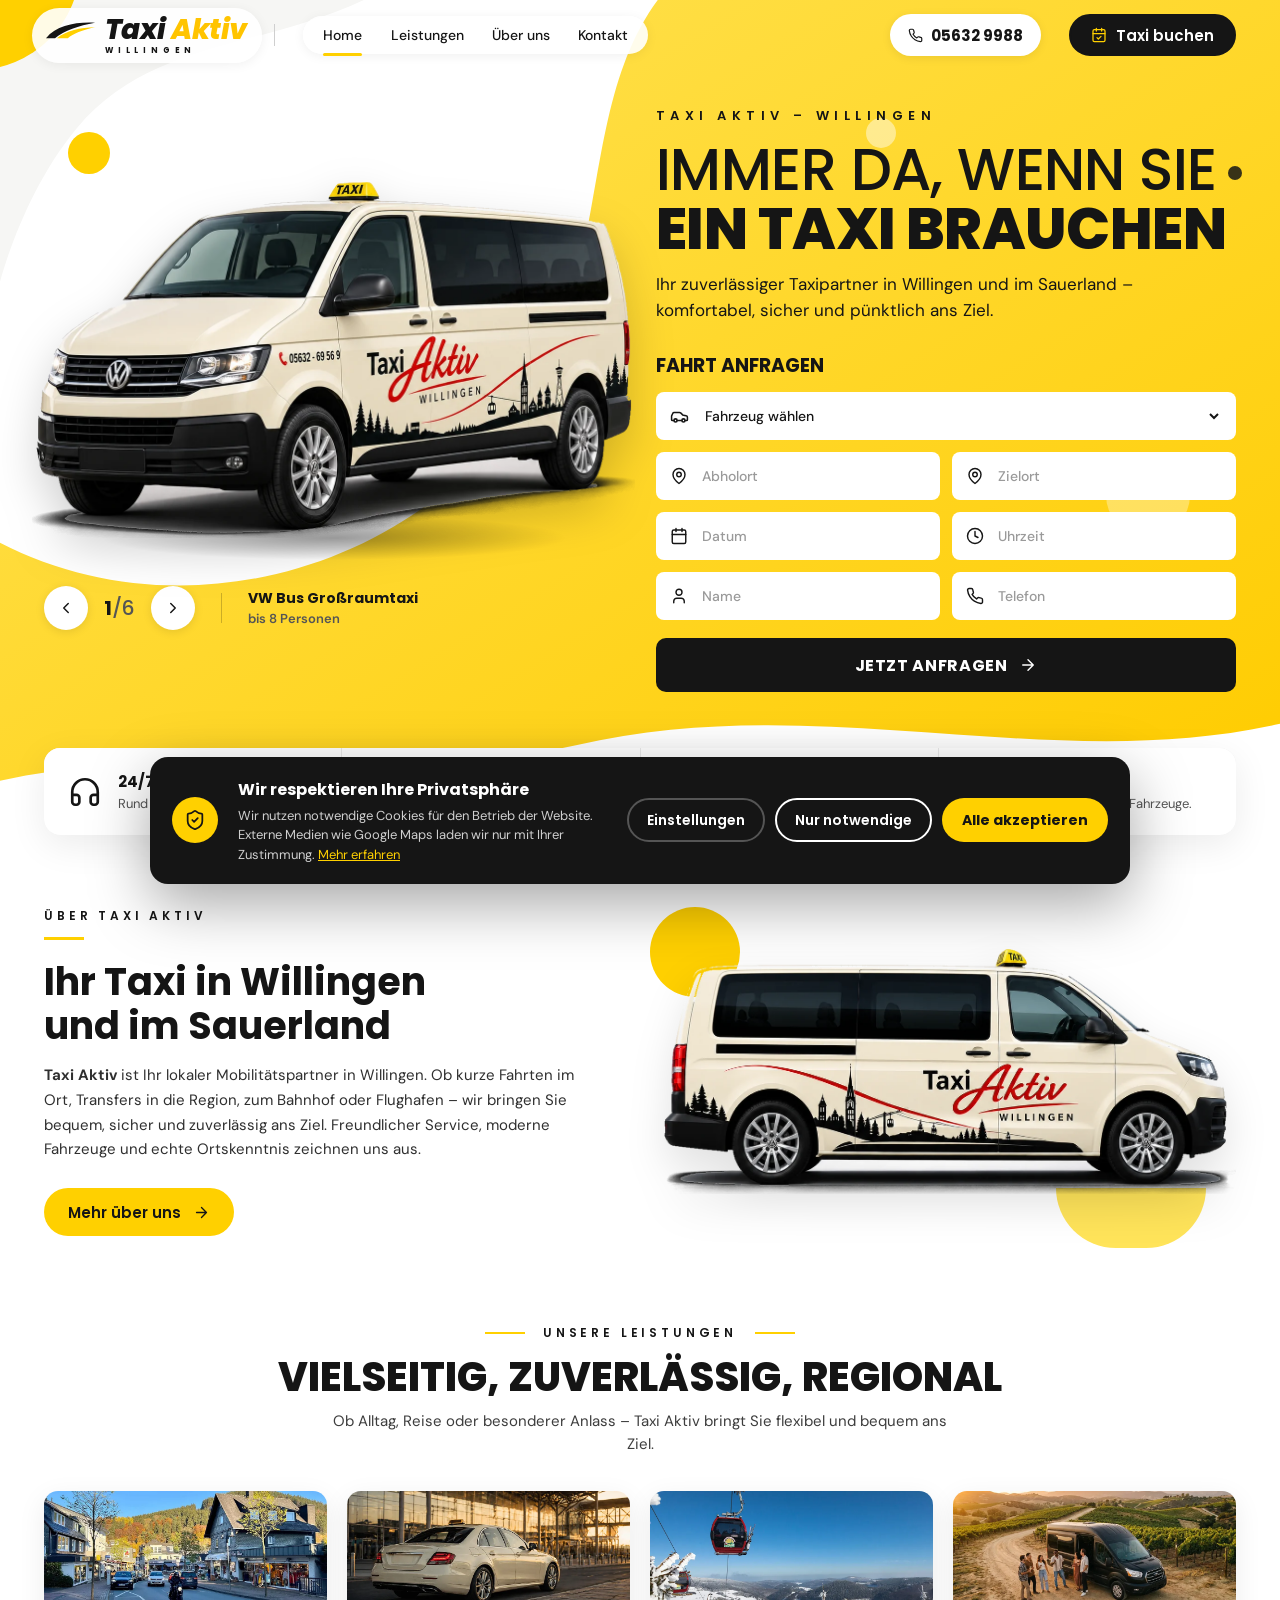
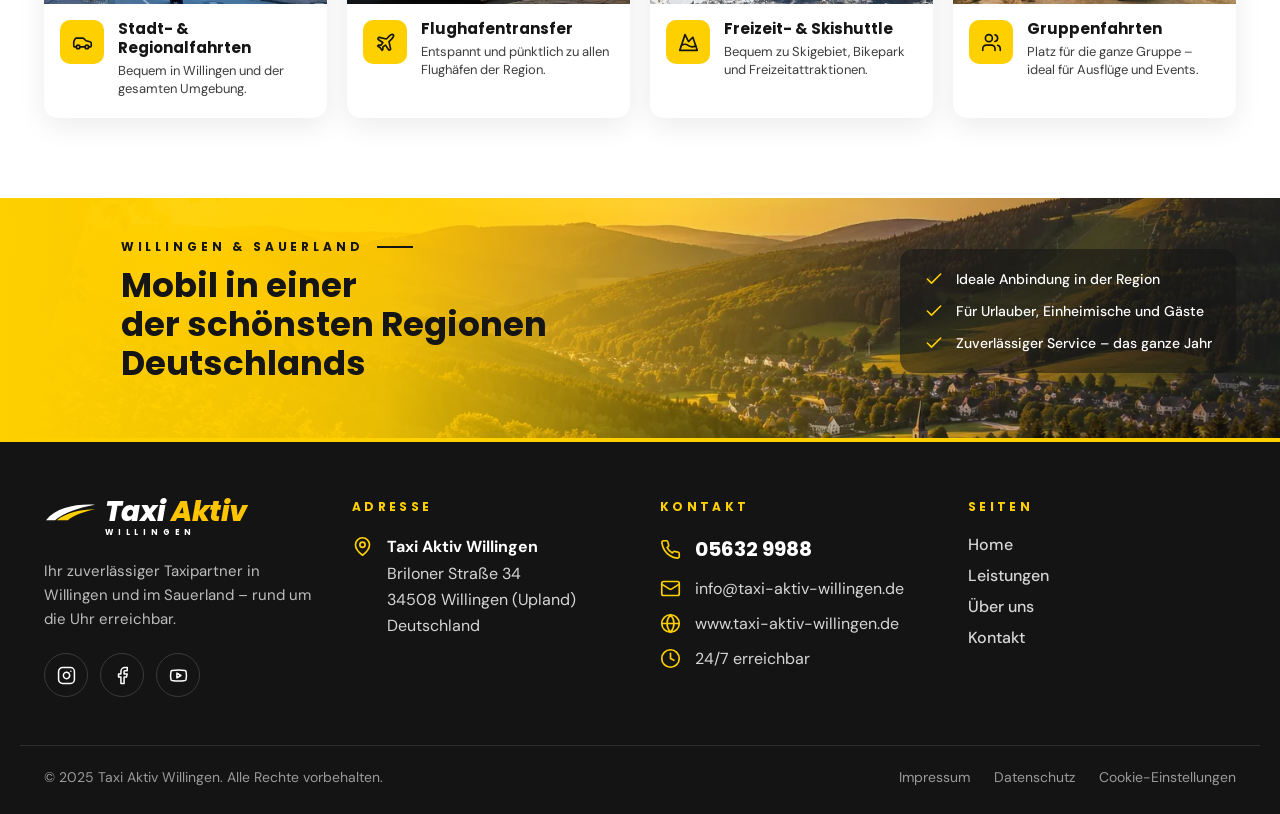
==== commit 057581bc: "Link-Vorschaubild für WhatsApp & Co., flüssigere Puls-Animationen - og:image (1200x630, 92 KB) + og:" ====
--- a/docs/index.html
+++ b/docs/index.html
@@ -14,12 +14,19 @@
 <meta property="og:site_name" content="Taxi Aktiv Willingen">
 <meta property="og:title" content="Taxi Aktiv Willingen – Ihr Taxi in Willingen und im Sauerland">
 <meta property="og:description" content="Taxi Aktiv Willingen: Ihr zuverlässiger Taxipartner in Willingen und im Sauerland – Flughafentransfer, Krankenfahrten, Gruppenfahrten und Skishuttle. 24/7 erreichbar: 05632 9988.">
+<meta property="og:url" content="https://chaos20140.github.io/taxi-aktiv-willingen/">
+<meta property="og:image" content="https://chaos20140.github.io/taxi-aktiv-willingen/assets/og-image.jpg?v=9deba72b2f">
+<meta property="og:image:type" content="image/jpeg">
+<meta property="og:image:width" content="1200">
+<meta property="og:image:height" content="630">
+<meta property="og:image:alt" content="Taxi Aktiv Willingen – Großraumtaxi, Telefon 05632 9988, 24/7 erreichbar">
+<meta name="twitter:card" content="summary_large_image">
 <link rel="icon" href="assets/favicon.svg" type="image/svg+xml">
 <link rel="preload" href="assets/fonts/poppins-800.woff2" as="font" type="font/woff2" crossorigin>
 <link rel="preload" href="assets/fonts/dmsans-var.woff2" as="font" type="font/woff2" crossorigin>
 <link rel="preload" href="assets/img/car-vwbus.webp" as="image" fetchpriority="high">
-<link rel="stylesheet" href="assets/site.css?v=70ecba0782">
-<script src="assets/site.js?v=4f6f7065a1" defer></script>
+<link rel="stylesheet" href="assets/site.css?v=5f7c88191c">
+<script src="assets/site.js?v=b65957f31c" defer></script>
 <script type="application/ld+json">{"@context":"https://schema.org","@type":"TaxiService","name":"Taxi Aktiv Willingen","telephone":"+49 5632 9988","email":"info@taxi-aktiv-willingen.de","address":{"@type":"PostalAddress","streetAddress":"Briloner Straße 34","postalCode":"34508","addressLocality":"Willingen (Upland)","addressRegion":"Hessen","addressCountry":"DE"},"areaServed":["Willingen (Upland)","Sauerland"],"openingHoursSpecification":{"@type":"OpeningHoursSpecification","dayOfWeek":["Monday","Tuesday","Wednesday","Thursday","Friday","Saturday","Sunday"],"opens":"00:00","closes":"23:59"}}</script>
 </head>
 <body data-page="home">
@@ -31,7 +38,7 @@
 <div style="display:flex;align-items:center;justify-content:space-between;padding:12px 18px;gap:12px">
 <a href="index.html" aria-label="Taxi Aktiv Willingen – Startseite" style="cursor:pointer;display:flex;flex-direction:column;gap:3px;flex:none;color:inherit;text-decoration:none"><div style="display:flex;align-items:center;gap:6px"><svg width="42" height="16" viewBox="0 0 58 22" aria-hidden="true"><path d="M2 20C14 6 34 2 56 3 38 6 22 12 12 20Z" fill="#151515"></path><path d="M14 20C24 12 40 8 56 8 42 11 32 15 26 20Z" fill="#FFD000"></path></svg><span style="font:italic 800 22px/1 Poppins,sans-serif;letter-spacing:-.02em;white-space:nowrap;color:#151515">Taxi <span style="color:#FFC400">Aktiv</span></span></div><div style="font:700 8px/1 Poppins,sans-serif;letter-spacing:.6em;padding-left:48px;color:#151515">WILLINGEN</div></a>
 <div style="display:flex;gap:8px">
-<a href="tel:+4956329988" aria-label="Anrufen: 05632 9988" style="width:44px;height:44px;border-radius:50%;background:#FFD000;color:#151515;display:grid;place-items:center;font-size:19px;animation:taPulse 2.2s infinite"><svg width="1em" height="1em" viewBox="0 0 24 24" fill="none" stroke="currentColor" stroke-width="1.9" stroke-linecap="round" stroke-linejoin="round" style="display:block" aria-hidden="true" focusable="false"><path d="M22 16.92v3a2 2 0 0 1-2.18 2 19.79 19.79 0 0 1-8.63-3.07 19.5 19.5 0 0 1-6-6 19.79 19.79 0 0 1-3.07-8.67A2 2 0 0 1 4.11 2h3a2 2 0 0 1 2 1.72c.13.96.36 1.9.7 2.81a2 2 0 0 1-.45 2.11L8.09 9.91a16 16 0 0 0 6 6l1.27-1.27a2 2 0 0 1 2.11-.45c.91.34 1.85.57 2.81.7A2 2 0 0 1 22 16.92z"></path></svg></a>
+<a href="tel:+4956329988" aria-label="Anrufen: 05632 9988" class="ta-ring" style="position:relative;width:44px;height:44px;border-radius:50%;--face:#FFD000;--ring-c:rgba(255,208,0,.7);--ring-s:14px;--ring-a:2.2s ease;color:#151515;display:grid;place-items:center;font-size:19px"><svg width="1em" height="1em" viewBox="0 0 24 24" fill="none" stroke="currentColor" stroke-width="1.9" stroke-linecap="round" stroke-linejoin="round" style="display:block" aria-hidden="true" focusable="false"><path d="M22 16.92v3a2 2 0 0 1-2.18 2 19.79 19.79 0 0 1-8.63-3.07 19.5 19.5 0 0 1-6-6 19.79 19.79 0 0 1-3.07-8.67A2 2 0 0 1 4.11 2h3a2 2 0 0 1 2 1.72c.13.96.36 1.9.7 2.81a2 2 0 0 1-.45 2.11L8.09 9.91a16 16 0 0 0 6 6l1.27-1.27a2 2 0 0 1 2.11-.45c.91.34 1.85.57 2.81.7A2 2 0 0 1 22 16.92z"></path></svg></a>
 <button type="button" data-menu-toggle aria-expanded="false" aria-controls="ta-mmenu" aria-label="Menü öffnen" style="width:44px;height:44px;border-radius:50%;border:2px solid #151515;background:#fff;display:grid;place-items:center;font-size:20px;cursor:pointer;color:#151515"><span data-icon-menu><svg width="1em" height="1em" viewBox="0 0 24 24" fill="none" stroke="currentColor" stroke-width="1.9" stroke-linecap="round" stroke-linejoin="round" style="display:block" aria-hidden="true" focusable="false"><path d="M4 6h16M4 12h16M4 18h16"></path></svg></span><span data-icon-close hidden><svg width="1em" height="1em" viewBox="0 0 24 24" fill="none" stroke="currentColor" stroke-width="1.9" stroke-linecap="round" stroke-linejoin="round" style="display:block" aria-hidden="true" focusable="false"><path d="M18 6 6 18M6 6l12 12"></path></svg></span></button>
 </div>
 </div>
@@ -57,7 +64,7 @@
 <span class="ta-nav-ind" data-nav-ind></span>
 </nav></div>
 <a class="only-wide" href="tel:+4956329988" style="display:flex;align-items:center;gap:8px;height:42px;padding:0 18px;border-radius:999px;background:#fff;color:#151515;text-decoration:none;font:700 15px Poppins,sans-serif;box-shadow:0 2px 10px rgba(0,0,0,.08);white-space:nowrap;flex:none"><span style="font-size:15px"><svg width="1em" height="1em" viewBox="0 0 24 24" fill="none" stroke="currentColor" stroke-width="1.9" stroke-linecap="round" stroke-linejoin="round" style="display:block" aria-hidden="true" focusable="false"><path d="M22 16.92v3a2 2 0 0 1-2.18 2 19.79 19.79 0 0 1-8.63-3.07 19.5 19.5 0 0 1-6-6 19.79 19.79 0 0 1-3.07-8.67A2 2 0 0 1 4.11 2h3a2 2 0 0 1 2 1.72c.13.96.36 1.9.7 2.81a2 2 0 0 1-.45 2.11L8.09 9.91a16 16 0 0 0 6 6l1.27-1.27a2 2 0 0 1 2.11-.45c.91.34 1.85.57 2.81.7A2 2 0 0 1 22 16.92z"></path></svg></span>05632 9988</a>
-<a class="hv2" href="kontakt.html" style="display:flex;align-items:center;gap:9px;height:42px;padding:0 20px;border:2px solid #151515;border-radius:999px;background:#151515;color:#fff;font:600 15px Poppins,sans-serif;cursor:pointer;white-space:nowrap;flex:none;animation:taBeat 1.8s ease-in-out infinite, taRing 1.8s ease-out infinite;text-decoration:none"><span style="font-size:16px;color:#FFD000"><svg width="1em" height="1em" viewBox="0 0 24 24" fill="none" stroke="currentColor" stroke-width="1.9" stroke-linecap="round" stroke-linejoin="round" style="display:block" aria-hidden="true" focusable="false"><rect x="3" y="4" width="18" height="18" rx="2"></rect><path d="M16 2v4M8 2v4M3 10h18M9 16l2 2 4-4"></path></svg></span>Taxi buchen</a>
+<a href="kontakt.html" class="ta-ring" style="position:relative;display:flex;align-items:center;gap:9px;height:42px;padding:0 20px;border:2px solid #151515;border-radius:999px;--face:#151515;--face-hover:#000;--edge:#151515;--ring-b:2px;--ring-c:rgba(255,208,0,.75);--ring-s:22px;--ring-a:1.8s ease-out;color:#fff;font:600 15px Poppins,sans-serif;cursor:pointer;white-space:nowrap;flex:none;animation:taBeat 1.8s ease-in-out infinite;text-decoration:none"><span style="font-size:16px;color:#FFD000"><svg width="1em" height="1em" viewBox="0 0 24 24" fill="none" stroke="currentColor" stroke-width="1.9" stroke-linecap="round" stroke-linejoin="round" style="display:block" aria-hidden="true" focusable="false"><rect x="3" y="4" width="18" height="18" rx="2"></rect><path d="M16 2v4M8 2v4M3 10h18M9 16l2 2 4-4"></path></svg></span>Taxi buchen</a>
 </header>
 </div>
 
@@ -219,7 +226,7 @@
 </footer>
 </div>
 
-<a href="kontakt.html" class="ta-fab hv2" data-fab hidden aria-label="Taxi jetzt buchen" style="position:fixed;right:24px;bottom:24px;z-index:55;display:flex;align-items:center;gap:12px;height:60px;padding:0 28px;border:2px solid #FFD000;border-radius:999px;background:#151515;color:#fff;font:700 17px Poppins,sans-serif;cursor:pointer;white-space:nowrap;box-shadow:0 10px 30px rgba(0,0,0,.3);animation:taBeat 1.8s ease-in-out infinite, taRing 1.8s ease-out infinite;text-decoration:none"><span style="font-size:21px"><svg width="1em" height="1em" viewBox="0 0 24 24" fill="none" stroke="currentColor" stroke-width="1.9" stroke-linecap="round" stroke-linejoin="round" style="display:block" aria-hidden="true" focusable="false"><path d="M19 17h2c.6 0 1-.4 1-1v-3c0-.9-.7-1.7-1.5-1.9C18.7 10.6 16 10 16 10s-1.3-1.4-2.2-2.3c-.5-.4-1.1-.7-1.8-.7H5c-.6 0-1.1.4-1.4.9l-1.4 2.9A3.7 3.7 0 0 0 2 12v4c0 .6.4 1 1 1h2"></path><circle cx="7" cy="17" r="2"></circle><path d="M9 17h6"></path><circle cx="17" cy="17" r="2"></circle></svg></span>Taxi jetzt buchen<span style="font-size:19px"><svg width="1em" height="1em" viewBox="0 0 24 24" fill="none" stroke="currentColor" stroke-width="1.9" stroke-linecap="round" stroke-linejoin="round" style="display:block" aria-hidden="true" focusable="false"><path d="M5 12h14M12 5l7 7-7 7"></path></svg></span></a>
+<a href="kontakt.html" class="ta-fab ta-ring" data-fab hidden aria-label="Taxi jetzt buchen" style="position:fixed;right:24px;bottom:24px;z-index:55;display:flex;align-items:center;gap:12px;height:60px;padding:0 28px;border:2px solid #FFD000;border-radius:999px;--face:#151515;--face-hover:#000;--edge:#FFD000;--ring-b:2px;--ring-c:rgba(255,208,0,.75);--ring-s:22px;--ring-a:1.8s ease-out;color:#fff;font:700 17px Poppins,sans-serif;cursor:pointer;white-space:nowrap;animation:taBeat 1.8s ease-in-out infinite;text-decoration:none"><span style="font-size:21px"><svg width="1em" height="1em" viewBox="0 0 24 24" fill="none" stroke="currentColor" stroke-width="1.9" stroke-linecap="round" stroke-linejoin="round" style="display:block" aria-hidden="true" focusable="false"><path d="M19 17h2c.6 0 1-.4 1-1v-3c0-.9-.7-1.7-1.5-1.9C18.7 10.6 16 10 16 10s-1.3-1.4-2.2-2.3c-.5-.4-1.1-.7-1.8-.7H5c-.6 0-1.1.4-1.4.9l-1.4 2.9A3.7 3.7 0 0 0 2 12v4c0 .6.4 1 1 1h2"></path><circle cx="7" cy="17" r="2"></circle><path d="M9 17h6"></path><circle cx="17" cy="17" r="2"></circle></svg></span>Taxi jetzt buchen<span style="font-size:19px"><svg width="1em" height="1em" viewBox="0 0 24 24" fill="none" stroke="currentColor" stroke-width="1.9" stroke-linecap="round" stroke-linejoin="round" style="display:block" aria-hidden="true" focusable="false"><path d="M5 12h14M12 5l7 7-7 7"></path></svg></span></a>
 
 <!-- COOKIE-BANNER -->
 <div data-cookie-banner hidden style="position:fixed;left:16px;right:16px;bottom:16px;z-index:60;display:flex;justify-content:center;pointer-events:none">
--- a/docs/assets/site.css
+++ b/docs/assets/site.css
@@ -43,8 +43,21 @@
 @keyframes taFloatS{0%,100%{transform:translate(0,0) scale(1)}33%{transform:translate(-10px,14px) scale(1.05)}66%{transform:translate(12px,-8px) scale(.97)}}
 @keyframes taFadeUp{0%{opacity:0;transform:translateY(26px)}100%{opacity:1;transform:none}}
 @keyframes taPulse{0%{box-shadow:0 0 0 0 rgba(255,208,0,.7)}70%{box-shadow:0 0 0 14px rgba(255,208,0,0)}100%{box-shadow:0 0 0 0 rgba(255,208,0,0)}}
-[data-motion="off"] *{animation:none!important}
-@media (prefers-reduced-motion:reduce){*{animation:none!important}}
+[data-motion="off"] *,[data-motion="off"] *::after{animation:none!important}
+@media (prefers-reduced-motion:reduce){*,*::after{animation:none!important}.ta-fab{box-shadow:0 10px 30px rgba(0,0,0,.3)}}
+
+/* Puls-Ringe (Telefon-Button, „Taxi buchen“, „Taxi jetzt buchen“).
+   Im Design eine box-shadow-Animation – die zwingt den Browser, jedes Frame neu zu malen
+   (gemessen: ~90 % der Malarbeit beim Scrollen). Hier dieselbe Optik über transform/opacity
+   auf Pseudo-Elementen, die die GPU animiert:
+   ::before = Button-Fläche, ::after = Ring dahinter (wächst von Button-Größe um --ring-s).
+   --ring-sx/--ring-sy (Startskalierung) setzt main.js aus der echten Größe. */
+.ta-ring{isolation:isolate;background:transparent!important;border-color:transparent!important}
+.ta-ring::before,.ta-ring::after{content:"";position:absolute;pointer-events:none;border-radius:inherit}
+.ta-ring::before{inset:calc(-1 * var(--ring-b,0px));z-index:-1;background:var(--face);border:var(--ring-b,0px) solid var(--edge,transparent);transition:background .2s}
+.ta-ring:hover::before{background:var(--face-hover,var(--face))}
+.ta-ring::after{inset:calc(-1 * (var(--ring-b,0px) + var(--ring-s)));z-index:-2;background:var(--ring-c);opacity:0;animation:taRingT var(--ring-a) infinite;will-change:transform,opacity}
+@keyframes taRingT{0%{transform:scale(var(--ring-sx,.8),var(--ring-sy,.6));opacity:1}70%,100%{transform:none;opacity:0}}
 
 /* ---------- Responsive-Umschaltung ----------
    Im Design entscheidet JS anhand der Breite des Wurzel-Containers:
